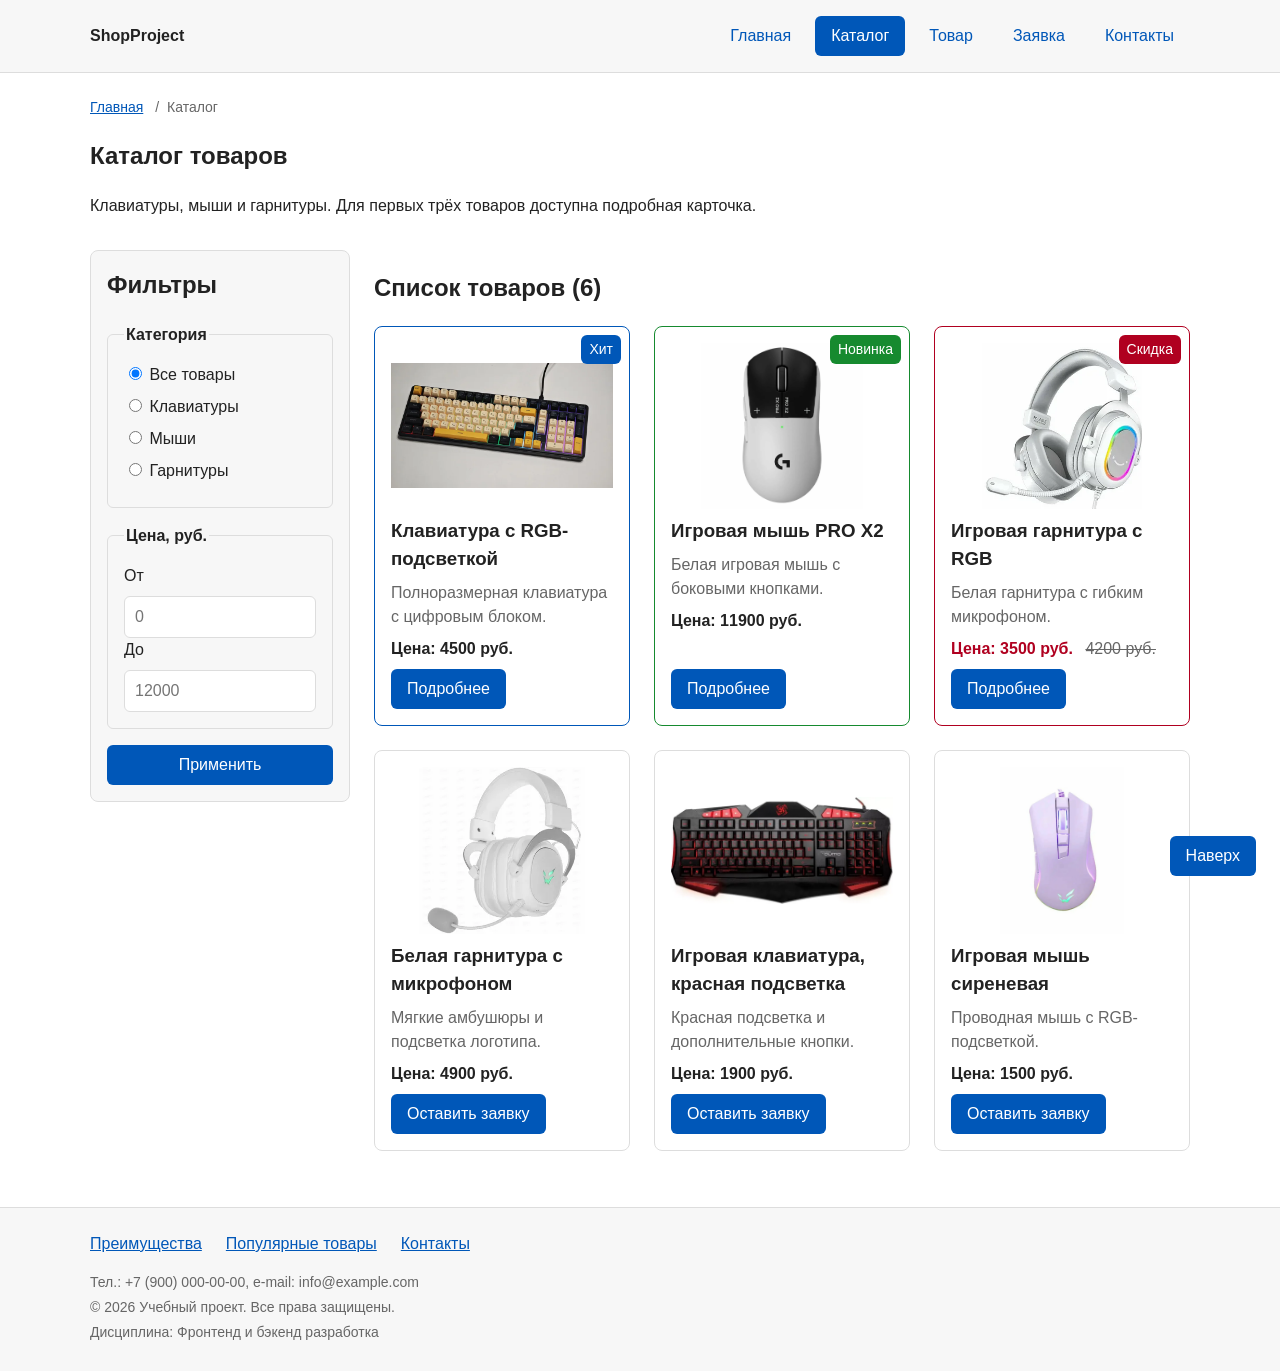
==== catalog.html @ f25405b7 "chore: import base HTML/CSS project from KR1" ====
<!DOCTYPE html>
<html lang="ru">

<head>
    <meta charset="UTF-8">
    <meta name="viewport" content="width=device-width, initial-scale=1.0">
    <meta name="description" content="Каталог товаров учебного интернет-магазина: шесть карточек, категории и блок фильтров.">
    <title>Каталог товаров — Учебный интернет-магазин</title>
    <link rel="stylesheet" href="css/style.css">
    <script src="js/main.js" defer></script>
    <meta property="og:type" content="website">
    <meta property="og:title" content="Каталог товаров — Учебный интернет-магазин">
    <meta property="og:description" content="Каталог товаров учебного интернет-магазина: шесть карточек, категории и блок фильтров.">
</head>

<body>
    <header class="site-header">
        <div class="site-header__inner">
            <a class="site-header__logo" href="index.html">ShopProject</a>

            <nav class="site-nav" aria-label="Основная навигация">
                <ul class="site-nav__list">
                    <li class="site-nav__item">
                        <a class="site-nav__link" href="index.html">Главная</a>
                    </li>
                    <li class="site-nav__item">
                        <a class="site-nav__link site-nav__link--active" aria-current="page" href="catalog.html">Каталог</a>
                    </li>
                    <li class="site-nav__item">
                        <a class="site-nav__link" href="product.html">Товар</a>
                    </li>
                    <li class="site-nav__item">
                        <a class="site-nav__link" href="order.html">Заявка</a>
                    </li>
                    <li class="site-nav__item">
                        <a class="site-nav__link" href="contacts.html">Контакты</a>
                    </li>
                </ul>
            </nav>
        </div>
    </header>

    <main class="site-main">
        <nav class="breadcrumbs" aria-label="Хлебные крошки">
            <a class="breadcrumbs__link" href="index.html">Главная</a>
            <span class="breadcrumbs__current">Каталог</span>
        </nav>

        <section class="section">
            <h1>Каталог товаров</h1>
            <p>Клавиатуры, мыши и гарнитуры. Для первых трёх товаров доступна подробная карточка.</p>
        </section>

        <div class="catalog-layout">
            <aside class="catalog-filters catalog-layout__filters" aria-label="Фильтры каталога">
                <h2 class="catalog-filters__title">Фильтры</h2>
                <form class="catalog-filters__form" action="#" method="get">
                    <fieldset class="catalog-filters__group">
                        <legend class="catalog-filters__legend">Категория</legend>
                        <label class="catalog-filters__label">
                            <input type="radio" name="category" value="all" checked> Все товары
                        </label>
                        <label class="catalog-filters__label">
                            <input type="radio" name="category" value="keyboards"> Клавиатуры
                        </label>
                        <label class="catalog-filters__label">
                            <input type="radio" name="category" value="mice"> Мыши
                        </label>
                        <label class="catalog-filters__label">
                            <input type="radio" name="category" value="headsets"> Гарнитуры
                        </label>
                    </fieldset>

                    <fieldset class="catalog-filters__group">
                        <legend class="catalog-filters__legend">Цена, руб.</legend>
                        <label class="catalog-filters__label" for="price-from">От</label>
                        <input class="catalog-filters__input" id="price-from" name="price-from" type="number" min="0"
                            placeholder="0">
                        <label class="catalog-filters__label" for="price-to">До</label>
                        <input class="catalog-filters__input" id="price-to" name="price-to" type="number" min="0"
                            placeholder="12000">
                    </fieldset>

                    <button class="button button--primary" type="submit">Применить</button>
                </form>
            </aside>

            <section class="catalog-layout__products" aria-labelledby="catalog-list-title">
                <h2 id="catalog-list-title">Список товаров (6)</h2>
                <div class="products-grid">
                <article class="product-card product-card--featured" data-category="keyboards">
                    <span class="product-card__badge">Хит</span>
                    <img class="product-card__image" src="images/product-1.png" alt="Клавиатура с цифровым блоком, чёрно-бежево-жёлтые клавиши, RGB-подсветка" width="760" height="428" loading="lazy">
                    <h3 class="product-card__title">Клавиатура с RGB-подсветкой</h3>
                    <p class="product-card__description">Полноразмерная клавиатура с цифровым блоком.</p>
                    <p class="product-card__price">Цена: 4500 руб.</p>
                    <div class="product-card__actions">
                        <a class="button button--primary product-card__button" href="product.html">Подробнее</a>
                    </div>
                </article>
                <article class="product-card product-card--new" data-category="mice">
                    <span class="product-card__badge">Новинка</span>
                    <img class="product-card__image" src="images/product-2.png" alt="Белая игровая мышь PRO X2 с чёрной верхней панелью, вид сверху" width="779" height="800" loading="lazy">
                    <h3 class="product-card__title">Игровая мышь PRO X2</h3>
                    <p class="product-card__description">Белая игровая мышь с боковыми кнопками.</p>
                    <p class="product-card__price">Цена: 11900 руб.</p>
                    <div class="product-card__actions">
                        <a class="button button--primary product-card__button" href="product-2.html">Подробнее</a>
                    </div>
                </article>
                <article class="product-card product-card--discount" data-category="headsets">
                    <span class="product-card__badge">Скидка</span>
                    <img class="product-card__image" src="images/product-3.png" alt="Белая игровая гарнитура с RGB-кольцом на чашке и микрофоном" width="307" height="320" loading="lazy">
                    <h3 class="product-card__title">Игровая гарнитура с RGB</h3>
                    <p class="product-card__description">Белая гарнитура с гибким микрофоном.</p>
                    <p class="product-card__price">Цена: 3500 руб. <s class="product-card__old-price">4200 руб.</s></p>
                    <div class="product-card__actions">
                        <a class="button button--primary product-card__button" href="product-3.html">Подробнее</a>
                    </div>
                </article>
                <article class="product-card" data-category="headsets">
                    <img class="product-card__image" src="images/product-4.png" alt="Белая гарнитура с микрофоном и подсвеченным логотипом на чашке" width="320" height="320" loading="lazy">
                    <h3 class="product-card__title">Белая гарнитура с микрофоном</h3>
                    <p class="product-card__description">Мягкие амбушюры и подсветка логотипа.</p>
                    <p class="product-card__price">Цена: 4900 руб.</p>
                    <div class="product-card__actions">
                        <a class="button button--primary product-card__button" href="order.html">Оставить заявку</a>
                    </div>
                </article>
                <article class="product-card" data-category="keyboards">
                    <img class="product-card__image" src="images/product-5.png" alt="Чёрная игровая клавиатура с красной подсветкой клавиш" width="480" height="230" loading="lazy">
                    <h3 class="product-card__title">Игровая клавиатура, красная подсветка</h3>
                    <p class="product-card__description">Красная подсветка и дополнительные кнопки.</p>
                    <p class="product-card__price">Цена: 1900 руб.</p>
                    <div class="product-card__actions">
                        <a class="button button--primary product-card__button" href="order.html">Оставить заявку</a>
                    </div>
                </article>
                <article class="product-card" data-category="mice">
                    <img class="product-card__image" src="images/product-6.png" alt="Сиреневая проводная игровая мышь с RGB-подсветкой" width="600" height="800" loading="lazy">
                    <h3 class="product-card__title">Игровая мышь сиреневая</h3>
                    <p class="product-card__description">Проводная мышь с RGB-подсветкой.</p>
                    <p class="product-card__price">Цена: 1500 руб.</p>
                    <div class="product-card__actions">
                        <a class="button button--primary product-card__button" href="order.html">Оставить заявку</a>
                    </div>
                </article>
                </div>
            </section>
        </div>
    </main>

    <footer class="site-footer" id="contacts">
        <div class="site-footer__inner">
            <ul class="site-footer__links">
                <li><a class="site-footer__link" href="index.html#advantages">Преимущества</a></li>
                <li><a class="site-footer__link" href="index.html#popular">Популярные товары</a></li>
                <li><a class="site-footer__link" href="contacts.html">Контакты</a></li>
            </ul>
            <p class="site-footer__text">Тел.: +7 (900) 000-00-00, e-mail: info@example.com</p>
            <p class="site-footer__text">&copy; 2026 Учебный проект. Все права защищены.</p>
            <p class="site-footer__text">Дисциплина: Фронтенд и бэкенд разработка</p>
        </div>
    </footer>

    <a class="to-top" href="#" aria-label="Наверх">Наверх</a>
</body>

</html>
---- css/style.css ----
/* ===============================
   1. Переменные проекта
   =============================== */

:root {
  /* Цвета */
  --color-bg: #ffffff;
  --color-text: #222222;
  --color-muted: #666666;
  --color-primary: #0057b8;
  --color-primary-dark: #003f86;
  --color-border: #dddddd;
  --color-surface: #f7f7f7;
  --color-surface-accent: #eef5ff;
  --color-danger: #b00020;
  --color-success: #168a2f;
  --color-success-bg: #eefaf0;
  --color-white: #ffffff;

  /* Отступы */
  --space-xs: 4px;
  --space-sm: 8px;
  --space-md: 16px;
  --space-lg: 24px;
  --space-xl: 32px;

  /* Скругления */
  --radius-sm: 6px;
  --radius-md: 8px;
  --radius-lg: 12px;

  /* Размеры и шрифты */
  --container-width: 1100px;
  --header-offset: 88px;
  --font-size-sm: 14px;
  --font-size-lg: 18px;
  --font-size-xl: 28px;

  /* Слои (z-index) */
  --z-sticky: 100;
  --z-fixed: 200;
  --z-toast: 300;
  --z-modal: 1000;
}

/* ===============================
   2. Базовые стили
   =============================== */

* {
  box-sizing: border-box;
}

html {
  scroll-behavior: smooth;
}

/* Убираем внешний отступ браузера, чтобы вокруг страницы не было рамки. */
body {
  margin: 0;
  font-family: Arial, sans-serif;
  line-height: 1.5;
  color: var(--color-text);
  background-color: var(--color-bg);
}

a {
  color: var(--color-primary);
}

a:hover {
  color: var(--color-primary-dark);
}

a:focus-visible {
  outline: 2px solid var(--color-primary);
  outline-offset: 3px;
}

/* Цель якорной ссылки не прячется под липкой шапкой. */
:target {
  scroll-margin-top: var(--header-offset);
}

/* Подсветка раздела, на который ведёт якорь. */
.section:target {
  outline: 2px dashed var(--color-primary);
  outline-offset: 4px;
}

/* Общие заголовки блоков: без верхнего отступа. */
.hero__title,
.section__title,
.product-page__title,
.catalog-filters__title,
.order-dialog__title,
.product-page__aside-title,
.order-layout__aside-title {
  margin-top: 0;
}

.product-page__aside-title,
.order-layout__aside-title {
  font-size: var(--font-size-lg);
}

/* ===============================
   3. Блок site-header
   =============================== */

.site-header {
  position: sticky;
  top: 0;
  z-index: var(--z-sticky);
  padding: 0 var(--space-lg);
  background-color: var(--color-surface);
  border-bottom: 1px solid var(--color-border);
}

.site-header__inner {
  display: flex;
  flex-wrap: wrap;
  align-items: center;
  justify-content: space-between;
  gap: var(--space-sm) var(--space-lg);
  max-width: var(--container-width);
  margin: 0 auto;
  padding: var(--space-md) 0;
}

.site-header__logo {
  font-weight: 700;
  color: var(--color-text);
  text-decoration: none;
}

/* ===============================
   4. Блок site-nav
   =============================== */

.site-nav__list {
  display: flex;
  flex-wrap: wrap;
  align-items: center;
  gap: var(--space-sm);
  padding: 0;
  margin: 0;
  list-style: none;
}

.site-nav__link {
  display: inline-block;
  padding: var(--space-sm) var(--space-md);
  color: var(--color-primary);
  text-decoration: none;
  border-radius: var(--radius-sm);
}

.site-nav__link:hover,
.site-nav__link--active {
  color: var(--color-white);
  background-color: var(--color-primary);
}

/* ===============================
   5. Основная область и подвал
   =============================== */

.site-main {
  padding: var(--space-lg);
}

.site-footer {
  padding: var(--space-lg);
  background-color: var(--color-surface);
  border-top: 1px solid var(--color-border);
}

.site-footer__inner {
  max-width: var(--container-width);
  margin: 0 auto;
}

.site-footer__links {
  display: flex;
  flex-wrap: wrap;
  gap: var(--space-sm) var(--space-lg);
  margin: 0 0 var(--space-md);
  padding: 0;
  list-style: none;
}

.site-footer__text {
  margin: 0 0 var(--space-xs);
  color: var(--color-muted);
  font-size: var(--font-size-sm);
}

/* ===============================
   6. Блоки breadcrumbs и anchor-nav
   =============================== */

.breadcrumbs {
  max-width: var(--container-width);
  margin: 0 auto var(--space-md);
  font-size: var(--font-size-sm);
  color: var(--color-muted);
}

.breadcrumbs__link--next:hover {
  text-decoration: underline;
}

/* Разделитель ставится перед каждым пунктом, кроме первого. */
.breadcrumbs__link--next::before,
.breadcrumbs__current::before {
  content: "/";
  display: inline-block;
  margin: 0 var(--space-sm);
  color: var(--color-muted);
}

/* Ссылки на разделы главной страницы. */
.anchor-nav {
  display: flex;
  flex-wrap: wrap;
  gap: var(--space-sm) var(--space-md);
  max-width: var(--container-width);
  margin: 0 auto var(--space-xl);
}

.anchor-nav__link {
  padding: var(--space-xs) var(--space-md);
  border: 1px solid var(--color-border);
  border-radius: var(--radius-lg);
  text-decoration: none;
}

.anchor-nav__link:hover {
  border-color: var(--color-primary);
}

/* ===============================
   7. Блоки hero и section
   =============================== */

.hero {
  max-width: var(--container-width);
  margin: 0 auto var(--space-lg);
  padding: var(--space-xl) var(--space-lg);
  background-color: var(--color-surface-accent);
  border-radius: var(--radius-lg);
}

.section {
  max-width: var(--container-width);
  margin: 0 auto var(--space-xl);
}

/* ===============================
   8. Блок button
   =============================== */

.button {
  display: inline-block;
  padding: var(--space-sm) var(--space-md);
  border: none;
  border-radius: var(--radius-sm);
  font: inherit;
  text-decoration: none;
  cursor: pointer;
}

.button--primary {
  color: var(--color-white);
  background-color: var(--color-primary);
}

.button--primary:hover {
  color: var(--color-white);
  background-color: var(--color-primary-dark);
}

.button--secondary {
  color: var(--color-primary);
  background-color: transparent;
  border: 1px solid var(--color-primary);
}

.button--secondary:hover {
  color: var(--color-white);
  background-color: var(--color-primary);
}

.button:focus-visible {
  outline: 2px solid var(--color-primary);
  outline-offset: 3px;
}

.button:disabled,
.button--disabled {
  opacity: 0.6;
  cursor: not-allowed;
}

/* ===============================
   9. Блоки products-grid и product-card
   =============================== */

.products-grid {
  display: grid;
  grid-template-columns: repeat(3, 1fr);
  gap: var(--space-lg);
}

/* Карточка товара: контейнер для бейджа (position: relative). */
.product-card {
  position: relative;
  display: flex;
  flex-direction: column;
  gap: var(--space-sm);
  padding: var(--space-md);
  border: 1px solid var(--color-border);
  border-radius: var(--radius-md);
  background-color: var(--color-bg);
}

.product-card:hover {
  border-color: var(--color-primary);
}

/* Модификаторы карточки: цвет рамки и бейджа. */
.product-card--featured {
  border-color: var(--color-primary);
}

.product-card--new,
.product-card--new:hover {
  border-color: var(--color-success);
}

.product-card--discount,
.product-card--discount:hover {
  border-color: var(--color-danger);
}

/* Бейдж позиционируется относительно карточки. */
.product-card__badge {
  position: absolute;
  top: var(--space-sm);
  right: var(--space-sm);
  z-index: 1;
  padding: var(--space-xs) var(--space-sm);
  border-radius: var(--radius-sm);
  font-size: var(--font-size-sm);
  color: var(--color-white);
  background-color: var(--color-primary);
}

.product-card--new .product-card__badge {
  background-color: var(--color-success);
}

.product-card--discount .product-card__badge {
  background-color: var(--color-danger);
}

.product-card__image {
  display: block;
  width: 100%;
  /* height: auto нужен, чтобы атрибут height у <img> не растягивал картинку. */
  height: auto;
  aspect-ratio: 4 / 3;
  object-fit: contain;
  border-radius: var(--radius-sm);
  background-color: var(--color-bg);
}

.product-card__title {
  margin: 0;
  color: var(--color-text);
}

.product-card__description {
  margin: 0;
  color: var(--color-muted);
}

.product-card__price {
  margin: 0;
  font-weight: 700;
}

.product-card--discount .product-card__price {
  color: var(--color-danger);
}

/* Старая цена у товаров со скидкой. */
.product-card__old-price,
.product-page__old-price {
  margin-left: var(--space-sm);
  color: var(--color-muted);
  font-weight: 400;
}

.product-card__actions {
  display: flex;
  flex-wrap: wrap;
  gap: var(--space-sm);
  margin-top: auto;
}

/* ===============================
   10. Блоки catalog-layout и catalog-filters
   =============================== */

.catalog-layout {
  max-width: var(--container-width);
  margin: 0 auto var(--space-xl);
  display: grid;
  grid-template-columns: 260px 1fr;
  grid-template-areas: "filters products";
  gap: var(--space-lg);
}

.catalog-layout__filters {
  grid-area: filters;
}

.catalog-layout__products {
  grid-area: products;
}

/* Боковые панели: общий вид. */
.catalog-filters,
.product-page__aside,
.order-layout__aside {
  padding: var(--space-md);
  border: 1px solid var(--color-border);
  border-radius: var(--radius-md);
  background-color: var(--color-surface);
}

/* Фильтр остаётся на экране при прокрутке каталога (position: sticky). */
.catalog-filters {
  position: sticky;
  top: var(--header-offset);
  align-self: start;
}

.catalog-filters__form {
  display: grid;
  gap: var(--space-md);
}

.catalog-filters__group {
  margin: 0;
  padding: var(--space-md);
  border: 1px solid var(--color-border);
  border-radius: var(--radius-sm);
}

.catalog-filters__legend {
  font-weight: 700;
}

.catalog-filters__label {
  display: block;
  margin-bottom: var(--space-sm);
}

.catalog-filters__input {
  width: 100%;
  padding: var(--space-sm) 10px;
  border: 1px solid var(--color-border);
  border-radius: var(--radius-sm);
  font: inherit;
}

.catalog-filters__input:focus-visible {
  outline: 2px solid var(--color-primary);
  outline-offset: 3px;
}

/* ===============================
   11. Блок order-dialog
   =============================== */

/*
  Модальное окно <dialog>. Метод showModal() помещает его в top layer,
  а z-index оставлен для случая показа окна без showModal().
*/
.order-dialog {
  z-index: var(--z-modal);
  width: min(100% - 32px, 560px);
  padding: var(--space-lg);
  border: none;
  border-radius: var(--radius-lg);
}

.order-dialog::backdrop {
  background-color: rgba(0, 0, 0, 0.5);
}

.order-dialog__product {
  margin: 0 0 var(--space-md);
  color: var(--color-muted);
}

/* ===============================
   12. Блок order-form
   =============================== */

.order-form__field {
  margin-bottom: var(--space-md);
}

.order-form__label {
  display: block;
  margin-bottom: var(--space-xs);
}

.order-form__input,
.order-form__select,
.order-form__textarea {
  width: 100%;
  padding: 10px 12px;
  border: 1px solid var(--color-border);
  border-radius: var(--radius-sm);
  font: inherit;
}

.order-form__input:hover,
.order-form__select:hover,
.order-form__textarea:hover {
  border-color: var(--color-primary);
}

/* Видимый фокус для клавиатурной навигации. */
.order-form__input:focus-visible,
.order-form__select:focus-visible,
.order-form__textarea:focus-visible,
.order-form__checkbox:focus-visible {
  border-color: var(--color-primary);
  outline: 2px solid var(--color-primary);
  outline-offset: 3px;
}

/* Ошибочные поля: атрибут aria-invalid ставит JavaScript. */
.order-form__input[aria-invalid="true"],
.order-form__select[aria-invalid="true"],
.order-form__textarea[aria-invalid="true"] {
  border-color: var(--color-danger);
}

/* Текст ошибки под полем. */
.order-form__error {
  display: block;
  margin-top: var(--space-xs);
  color: var(--color-danger);
  font-size: var(--font-size-sm);
}

.order-form__label--inline {
  display: flex;
  align-items: center;
  gap: var(--space-sm);
}

.order-form__checkbox {
  width: auto;
}

.order-form__hint {
  display: block;
  margin-top: var(--space-xs);
  color: var(--color-muted);
}

.order-form__actions {
  display: flex;
  gap: var(--space-md);
  margin-top: var(--space-lg);
}

/* ===============================
   13. Блок success-message
   =============================== */

/* Уведомление поверх страницы: видно без прокрутки (position: fixed). */
.success-message {
  position: fixed;
  left: var(--space-lg);
  bottom: var(--space-lg);
  z-index: var(--z-toast);
  max-width: 360px;
  margin: 0;
  padding: var(--space-md);
  border-left: 4px solid var(--color-success);
  border-radius: var(--radius-sm);
  background-color: var(--color-success-bg);
}

/* ===============================
   14. Блоки product-page и product-table
   =============================== */

.product-page {
  position: relative;
  max-width: var(--container-width);
  margin: 0 auto;
}

.product-page__layout {
  display: grid;
  grid-template-columns: 1fr 1fr;
  gap: var(--space-xl);
  margin-bottom: var(--space-xl);
}

.product-page__media {
  position: relative;
}

.product-page__badge {
  position: absolute;
  top: var(--space-sm);
  left: var(--space-sm);
  padding: var(--space-xs) var(--space-sm);
  border-radius: var(--radius-sm);
  color: var(--color-white);
  background-color: var(--color-primary);
}

.product-page__badge--new {
  background-color: var(--color-success);
}

.product-page__badge--discount {
  background-color: var(--color-danger);
}

.product-page__image {
  display: block;
  width: 100%;
  height: auto;
  border-radius: var(--radius-md);
}

.product-page__price {
  margin: 0 0 var(--space-xs);
  font-size: var(--font-size-xl);
  font-weight: 700;
}

.product-page__stock {
  margin: 0 0 var(--space-md);
  color: var(--color-success);
}

.product-page__actions {
  display: flex;
  flex-wrap: wrap;
  gap: var(--space-md);
}

.product-page__section {
  margin-bottom: var(--space-xl);
}

.product-table {
  width: 100%;
  border-collapse: collapse;
}

.product-table__caption {
  padding-bottom: var(--space-sm);
  text-align: left;
  font-weight: 700;
  color: var(--color-muted);
}

.product-table th,
.product-table td {
  padding: var(--space-sm) var(--space-md);
  border: 1px solid var(--color-border);
  text-align: left;
}

.product-table thead th {
  background-color: var(--color-surface);
}

.product-table tbody tr:hover {
  background-color: var(--color-surface-accent);
}

/* ===============================
   15. Блоки order-layout и contacts-list
   =============================== */

.order-layout {
  display: grid;
  grid-template-columns: 1fr 300px;
  gap: var(--space-xl);
  max-width: var(--container-width);
  margin: 0 auto var(--space-xl);
}

.order-layout__aside {
  align-self: start;
}

.order-layout__steps {
  padding-left: var(--space-lg);
}

.contacts-list {
  padding: 0;
  list-style: none;
}

.contacts-list__item {
  padding: var(--space-sm) 0;
  border-bottom: 1px solid var(--color-border);
}

/* ===============================
   16. Блок to-top (fixed)
   =============================== */

.to-top {
  position: fixed;
  right: var(--space-lg);
  bottom: var(--space-lg);
  z-index: var(--z-fixed);
  padding: var(--space-sm) var(--space-md);
  border-radius: var(--radius-sm);
  color: var(--color-white);
  background-color: var(--color-primary);
  text-decoration: none;
}

.to-top:hover {
  color: var(--color-white);
  background-color: var(--color-primary-dark);
}
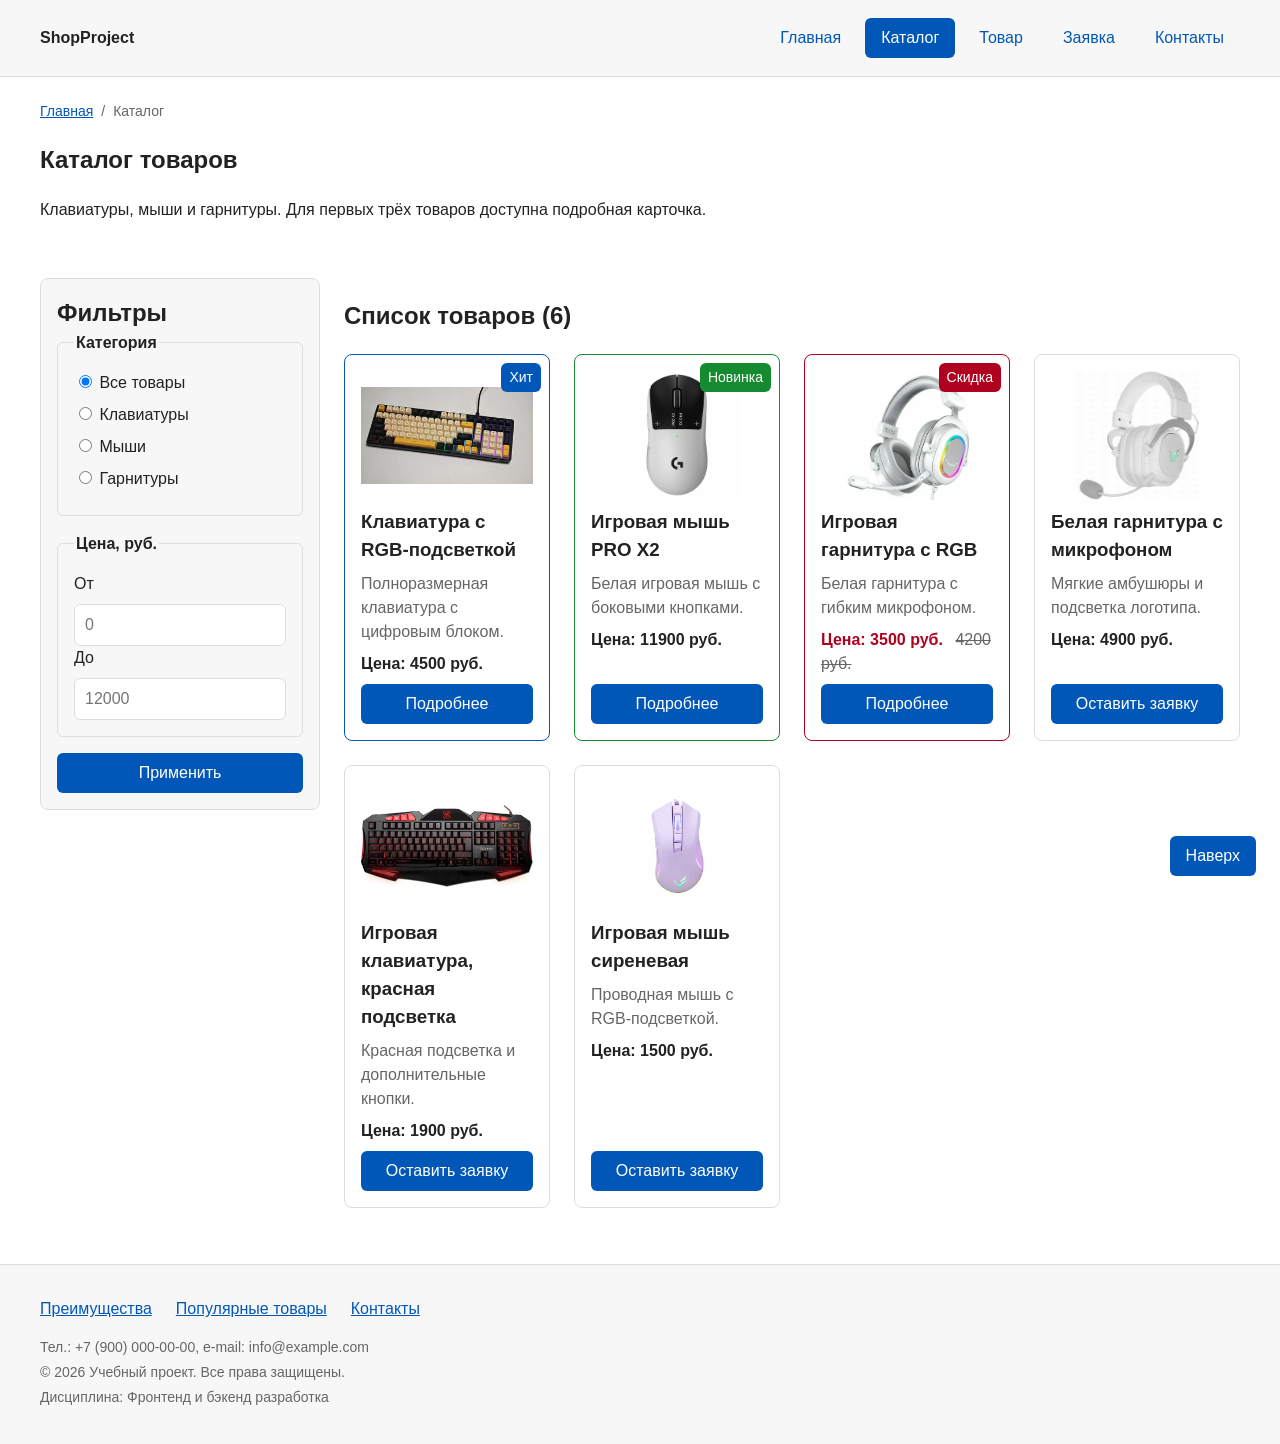
==== commit 3964549d: "feat: add responsive layout styles" ====
--- a/catalog.html
+++ b/catalog.html
@@ -1,12 +1,14 @@
 <!DOCTYPE html>
-<html lang="ru">
+<html lang="ru" class="no-js">
 
 <head>
     <meta charset="UTF-8">
     <meta name="viewport" content="width=device-width, initial-scale=1.0">
+    <script>document.documentElement.classList.replace('no-js', 'js');</script>
     <meta name="description" content="Каталог товаров учебного интернет-магазина: шесть карточек, категории и блок фильтров.">
     <title>Каталог товаров — Учебный интернет-магазин</title>
     <link rel="stylesheet" href="css/style.css">
+    <link rel="stylesheet" href="css/responsive.css">
     <script src="js/main.js" defer></script>
     <meta property="og:type" content="website">
     <meta property="og:title" content="Каталог товаров — Учебный интернет-магазин">
@@ -18,7 +20,12 @@
         <div class="site-header__inner">
             <a class="site-header__logo" href="index.html">ShopProject</a>
 
-            <nav class="site-nav" aria-label="Основная навигация">
+            <button class="site-nav-toggle" type="button" aria-expanded="false" aria-controls="site-nav">
+                <span class="site-nav-toggle__icon" aria-hidden="true"></span>
+                <span class="site-nav-toggle__text">Меню</span>
+            </button>
+
+            <nav class="site-nav" id="site-nav" aria-label="Основная навигация">
                 <ul class="site-nav__list">
                     <li class="site-nav__item">
                         <a class="site-nav__link" href="index.html">Главная</a>
@@ -53,8 +60,13 @@
 
         <div class="catalog-layout">
             <aside class="catalog-filters catalog-layout__filters" aria-label="Фильтры каталога">
-                <h2 class="catalog-filters__title">Фильтры</h2>
-                <form class="catalog-filters__form" action="#" method="get">
+                <div class="catalog-filters__header">
+                    <h2 class="catalog-filters__title">Фильтры</h2>
+                    <button class="catalog-filters__toggle" type="button" aria-expanded="false" aria-controls="catalog-filters-form">
+                        Показать фильтры
+                    </button>
+                </div>
+                <form class="catalog-filters__form" id="catalog-filters-form" action="#" method="get">
                     <fieldset class="catalog-filters__group">
                         <legend class="catalog-filters__legend">Категория</legend>
                         <label class="catalog-filters__label">
@@ -90,7 +102,7 @@
                 <div class="products-grid">
                 <article class="product-card product-card--featured" data-category="keyboards">
                     <span class="product-card__badge">Хит</span>
-                    <img class="product-card__image" src="images/product-1.png" alt="Клавиатура с цифровым блоком, чёрно-бежево-жёлтые клавиши, RGB-подсветка" width="760" height="428" loading="lazy">
+                    <img class="product-card__image" src="images/product-1.png" alt="Клавиатура с цифровым блоком, чёрно-бежево-жёлтые клавиши, RGB-подсветка" width="760" height="428" loading="lazy" srcset="images/product-1-320.png 320w, images/product-1-480.png 480w, images/product-1-640.png 640w, images/product-1.png 760w" sizes="(max-width: 639px) 100vw, (max-width: 1023px) 50vw, (max-width: 1279px) 33vw, 25vw" decoding="async">
                     <h3 class="product-card__title">Клавиатура с RGB-подсветкой</h3>
                     <p class="product-card__description">Полноразмерная клавиатура с цифровым блоком.</p>
                     <p class="product-card__price">Цена: 4500 руб.</p>
@@ -100,7 +112,7 @@
                 </article>
                 <article class="product-card product-card--new" data-category="mice">
                     <span class="product-card__badge">Новинка</span>
-                    <img class="product-card__image" src="images/product-2.png" alt="Белая игровая мышь PRO X2 с чёрной верхней панелью, вид сверху" width="779" height="800" loading="lazy">
+                    <img class="product-card__image" src="images/product-2.png" alt="Белая игровая мышь PRO X2 с чёрной верхней панелью, вид сверху" width="779" height="800" loading="lazy" srcset="images/product-2-320.png 320w, images/product-2-480.png 480w, images/product-2-640.png 640w, images/product-2.png 779w" sizes="(max-width: 639px) 100vw, (max-width: 1023px) 50vw, (max-width: 1279px) 33vw, 25vw" decoding="async">
                     <h3 class="product-card__title">Игровая мышь PRO X2</h3>
                     <p class="product-card__description">Белая игровая мышь с боковыми кнопками.</p>
                     <p class="product-card__price">Цена: 11900 руб.</p>
@@ -110,7 +122,7 @@
                 </article>
                 <article class="product-card product-card--discount" data-category="headsets">
                     <span class="product-card__badge">Скидка</span>
-                    <img class="product-card__image" src="images/product-3.png" alt="Белая игровая гарнитура с RGB-кольцом на чашке и микрофоном" width="307" height="320" loading="lazy">
+                    <img class="product-card__image" src="images/product-3.png" alt="Белая игровая гарнитура с RGB-кольцом на чашке и микрофоном" width="307" height="320" loading="lazy" srcset="images/product-3-160.png 160w, images/product-3.png 307w" sizes="(max-width: 639px) 100vw, (max-width: 1023px) 50vw, (max-width: 1279px) 33vw, 25vw" decoding="async">
                     <h3 class="product-card__title">Игровая гарнитура с RGB</h3>
                     <p class="product-card__description">Белая гарнитура с гибким микрофоном.</p>
                     <p class="product-card__price">Цена: 3500 руб. <s class="product-card__old-price">4200 руб.</s></p>
@@ -119,7 +131,7 @@
                     </div>
                 </article>
                 <article class="product-card" data-category="headsets">
-                    <img class="product-card__image" src="images/product-4.png" alt="Белая гарнитура с микрофоном и подсвеченным логотипом на чашке" width="320" height="320" loading="lazy">
+                    <img class="product-card__image" src="images/product-4.png" alt="Белая гарнитура с микрофоном и подсвеченным логотипом на чашке" width="320" height="320" loading="lazy" srcset="images/product-4-160.png 160w, images/product-4.png 320w" sizes="(max-width: 639px) 100vw, (max-width: 1023px) 50vw, (max-width: 1279px) 33vw, 25vw" decoding="async">
                     <h3 class="product-card__title">Белая гарнитура с микрофоном</h3>
                     <p class="product-card__description">Мягкие амбушюры и подсветка логотипа.</p>
                     <p class="product-card__price">Цена: 4900 руб.</p>
@@ -128,7 +140,7 @@
                     </div>
                 </article>
                 <article class="product-card" data-category="keyboards">
-                    <img class="product-card__image" src="images/product-5.png" alt="Чёрная игровая клавиатура с красной подсветкой клавиш" width="480" height="230" loading="lazy">
+                    <img class="product-card__image" src="images/product-5.png" alt="Чёрная игровая клавиатура с красной подсветкой клавиш" width="480" height="230" loading="lazy" srcset="images/product-5-320.png 320w, images/product-5.png 480w" sizes="(max-width: 639px) 100vw, (max-width: 1023px) 50vw, (max-width: 1279px) 33vw, 25vw" decoding="async">
                     <h3 class="product-card__title">Игровая клавиатура, красная подсветка</h3>
                     <p class="product-card__description">Красная подсветка и дополнительные кнопки.</p>
                     <p class="product-card__price">Цена: 1900 руб.</p>
@@ -137,7 +149,7 @@
                     </div>
                 </article>
                 <article class="product-card" data-category="mice">
-                    <img class="product-card__image" src="images/product-6.png" alt="Сиреневая проводная игровая мышь с RGB-подсветкой" width="600" height="800" loading="lazy">
+                    <img class="product-card__image" src="images/product-6.png" alt="Сиреневая проводная игровая мышь с RGB-подсветкой" width="600" height="800" loading="lazy" srcset="images/product-6-320.png 320w, images/product-6-480.png 480w, images/product-6.png 600w" sizes="(max-width: 639px) 100vw, (max-width: 1023px) 50vw, (max-width: 1279px) 33vw, 25vw" decoding="async">
                     <h3 class="product-card__title">Игровая мышь сиреневая</h3>
                     <p class="product-card__description">Проводная мышь с RGB-подсветкой.</p>
                     <p class="product-card__price">Цена: 1500 руб.</p>
--- a/css/responsive.css
+++ b/css/responsive.css
@@ -0,0 +1,687 @@
+/*
+  Адаптивные стили для контрольной работы №3.
+  Подход: Mobile First.
+  Базовые стили рассчитаны на мобильный экран.
+  Расширения добавляются через min-width медиазапросы.
+*/
+
+/* ===============================
+   1. Базовые правила и контейнеры
+   =============================== */
+
+:root {
+  --container-width: 1200px;
+  --space-section: clamp(24px, 5vw, 56px);
+}
+
+*,
+*::before,
+*::after {
+  box-sizing: border-box;
+}
+
+html {
+  scroll-behavior: smooth;
+}
+
+img,
+video {
+  max-width: 100%;
+  height: auto;
+}
+
+body {
+  overflow-x: hidden;
+}
+
+/* Ширина основного контейнера: почти весь экран, но не больше 1200px. */
+.site-main {
+  padding: clamp(16px, 4vw, 24px);
+}
+
+.section {
+  margin-bottom: var(--space-section);
+}
+
+.section:last-child {
+  margin-bottom: 0;
+}
+
+.site-footer {
+  padding: clamp(20px, 4vw, 32px) clamp(16px, 4vw, 24px);
+}
+
+/* Утилита: текст виден только скринридеру. */
+.visually-hidden {
+  position: absolute;
+  width: 1px;
+  height: 1px;
+  margin: -1px;
+  padding: 0;
+  overflow: hidden;
+  clip: rect(0 0 0 0);
+  white-space: nowrap;
+  border: 0;
+}
+
+/* ===============================
+   2. Шапка и адаптивное меню
+   =============================== */
+
+/* На мобильном экране шапка не закрепляется, чтобы не занимать полэкрана. */
+.site-header {
+  position: static;
+  padding: 0 clamp(12px, 4vw, 24px);
+}
+
+.site-header__inner {
+  gap: var(--space-sm);
+  padding: var(--space-sm) 0;
+}
+
+.site-header__logo {
+  display: inline-flex;
+  align-items: center;
+  min-height: 44px;
+}
+
+/* Кнопка-гамбургер. Показывается только на мобильном экране. */
+.site-nav-toggle {
+  display: inline-flex;
+  align-items: center;
+  justify-content: center;
+  gap: var(--space-sm);
+  min-width: 44px;
+  min-height: 44px;
+  padding: 8px 12px;
+  border: 1px solid var(--color-border);
+  border-radius: var(--radius-sm);
+  color: var(--color-text);
+  background-color: var(--color-bg);
+  font: inherit;
+  cursor: pointer;
+}
+
+.site-nav-toggle:hover {
+  border-color: var(--color-primary);
+  color: var(--color-primary);
+}
+
+.site-nav-toggle__icon {
+  position: relative;
+  display: block;
+  width: 20px;
+  height: 2px;
+  border-radius: 2px;
+  background-color: currentColor;
+}
+
+.site-nav-toggle__icon::before,
+.site-nav-toggle__icon::after {
+  content: "";
+  position: absolute;
+  left: 0;
+  width: 20px;
+  height: 2px;
+  border-radius: 2px;
+  background-color: currentColor;
+  transition: transform 0.2s ease, top 0.2s ease, opacity 0.2s ease;
+}
+
+.site-nav-toggle__icon::before {
+  top: -6px;
+}
+
+.site-nav-toggle__icon::after {
+  top: 6px;
+}
+
+.site-nav-toggle[aria-expanded="true"] .site-nav-toggle__icon {
+  background-color: transparent;
+}
+
+.site-nav-toggle[aria-expanded="true"] .site-nav-toggle__icon::before {
+  top: 0;
+  transform: rotate(45deg);
+}
+
+.site-nav-toggle[aria-expanded="true"] .site-nav-toggle__icon::after {
+  top: 0;
+  transform: rotate(-45deg);
+}
+
+/* Без JavaScript меню остаётся открытым, а кнопка скрывается. */
+.no-js .site-nav-toggle {
+  display: none;
+}
+
+.site-nav {
+  width: 100%;
+}
+
+/* Мобильное меню: пункты друг под другом на всю ширину. */
+.site-nav__list {
+  flex-direction: column;
+  align-items: stretch;
+  gap: var(--space-xs);
+  padding-top: var(--space-sm);
+}
+
+.site-nav__link {
+  display: block;
+  padding: 12px 16px;
+}
+
+/* Меню открывается и закрывается скриптом через модификатор. */
+.js .site-nav {
+  display: none;
+}
+
+.js .site-nav--open {
+  display: block;
+}
+
+@media (min-width: 768px) {
+  /* На планшете и desktop шапка закреплена сверху. */
+  .site-header {
+    position: sticky;
+    top: 0;
+    z-index: var(--z-sticky);
+  }
+
+  .site-header__inner {
+    flex-wrap: nowrap;
+    padding: var(--space-md) 0;
+  }
+
+  .site-nav-toggle {
+    display: none;
+  }
+
+  .site-nav,
+  .js .site-nav {
+    display: block;
+    width: auto;
+  }
+
+  .site-nav__list {
+    flex-direction: row;
+    flex-wrap: wrap;
+    align-items: center;
+    gap: var(--space-sm);
+    padding-top: 0;
+  }
+
+  .site-nav__link {
+    padding: var(--space-sm) var(--space-md);
+  }
+}
+
+/* ===============================
+   3. Hero-блок
+   =============================== */
+
+.hero {
+  display: grid;
+  gap: var(--space-lg);
+  align-items: center;
+  margin-bottom: var(--space-lg);
+  padding: clamp(20px, 6vw, 48px) clamp(16px, 5vw, 40px);
+}
+
+.hero__content {
+  display: grid;
+  gap: var(--space-md);
+  justify-items: start;
+}
+
+.hero__title {
+  margin-bottom: 0;
+  font-size: clamp(28px, 7vw, 48px);
+  line-height: 1.1;
+}
+
+.hero__text {
+  max-width: 60ch;
+  margin: 0;
+  color: var(--color-muted);
+  font-size: clamp(16px, 2.5vw, 18px);
+}
+
+.hero__actions {
+  display: flex;
+  flex-wrap: wrap;
+  gap: var(--space-sm);
+}
+
+.hero__media {
+  display: block;
+  margin: 0;
+}
+
+.hero__image {
+  display: block;
+  width: 100%;
+  max-width: 520px;
+  margin-inline: auto;
+  border-radius: var(--radius-md);
+}
+
+@media (min-width: 900px) {
+  .hero {
+    grid-template-columns: minmax(0, 1fr) minmax(320px, 520px);
+    gap: var(--space-xl);
+  }
+}
+
+/* ===============================
+   4. Сетка карточек товаров
+   =============================== */
+
+.products-grid {
+  grid-template-columns: 1fr;
+  gap: var(--space-md);
+}
+
+.product-card {
+  min-width: 0;
+}
+
+.product-card__title,
+.product-card__description {
+  overflow-wrap: anywhere;
+}
+
+.product-card__image {
+  aspect-ratio: 4 / 3;
+}
+
+.product-card__actions .button {
+  flex: 1 1 auto;
+  text-align: center;
+}
+
+@media (min-width: 640px) {
+  .products-grid {
+    grid-template-columns: repeat(2, minmax(0, 1fr));
+    gap: var(--space-lg);
+  }
+}
+
+@media (min-width: 1024px) {
+  .products-grid {
+    grid-template-columns: repeat(3, minmax(0, 1fr));
+  }
+}
+
+@media (min-width: 1280px) {
+  .products-grid {
+    grid-template-columns: repeat(4, minmax(0, 1fr));
+  }
+}
+
+/* ===============================
+   5. Каталог и боковой фильтр
+   =============================== */
+
+.catalog-layout {
+  grid-template-columns: 1fr;
+  grid-template-areas:
+    "filters"
+    "products";
+  gap: var(--space-lg);
+}
+
+.catalog-layout__products {
+  min-width: 0;
+}
+
+.catalog-filters {
+  position: static;
+}
+
+.catalog-filters__header {
+  display: flex;
+  align-items: center;
+  justify-content: space-between;
+  gap: var(--space-sm);
+}
+
+.catalog-filters__title {
+  margin: 0;
+}
+
+.catalog-filters__toggle {
+  display: inline-flex;
+  align-items: center;
+  gap: var(--space-xs);
+  min-height: 44px;
+  padding: 8px 12px;
+  border: 1px solid var(--color-primary);
+  border-radius: var(--radius-sm);
+  color: var(--color-primary);
+  background-color: transparent;
+  font: inherit;
+  cursor: pointer;
+}
+
+.catalog-filters__toggle:hover {
+  color: var(--color-white);
+  background-color: var(--color-primary);
+}
+
+/* На мобильном фильтры свёрнуты, чтобы не отодвигать список товаров. */
+.js .catalog-filters__form {
+  display: none;
+}
+
+.js .catalog-filters--open .catalog-filters__form {
+  display: grid;
+}
+
+.catalog-filters__form {
+  padding-top: var(--space-md);
+}
+
+@media (min-width: 1024px) {
+  .catalog-layout {
+    grid-template-columns: 280px minmax(0, 1fr);
+    grid-template-areas: "filters products";
+    align-items: start;
+  }
+
+  .catalog-filters {
+    position: sticky;
+    top: calc(var(--header-offset) + var(--space-sm));
+  }
+
+  .catalog-filters__toggle {
+    display: none;
+  }
+
+  .catalog-filters__form,
+  .js .catalog-filters__form {
+    display: grid;
+    padding-top: 0;
+  }
+}
+
+/* ===============================
+   6. Страница товара
+   =============================== */
+
+.product-page__layout {
+  grid-template-columns: 1fr;
+  gap: var(--space-lg);
+}
+
+.product-page__info {
+  min-width: 0;
+}
+
+.product-page__actions .button {
+  text-align: center;
+}
+
+@media (min-width: 900px) {
+  .product-page__layout {
+    grid-template-columns: minmax(0, 1fr) minmax(0, 1fr);
+    gap: var(--space-xl);
+  }
+}
+
+/* ===============================
+   7. Адаптивная таблица характеристик:
+      на мобильном — карточки, на планшете — таблица
+   =============================== */
+
+.table-wrapper {
+  width: 100%;
+  overflow-x: auto;
+  -webkit-overflow-scrolling: touch;
+}
+
+.product-table {
+  display: block;
+  width: 100%;
+  border-collapse: collapse;
+}
+
+.product-table__caption {
+  display: block;
+  margin-bottom: var(--space-sm);
+}
+
+.product-table thead {
+  position: absolute;
+  width: 1px;
+  height: 1px;
+  margin: -1px;
+  padding: 0;
+  overflow: hidden;
+  clip: rect(0 0 0 0);
+  white-space: nowrap;
+  border: 0;
+}
+
+.product-table tbody {
+  display: block;
+}
+
+.product-table tr {
+  display: block;
+  margin-bottom: var(--space-md);
+  overflow: hidden;
+  border: 1px solid var(--color-border);
+  border-radius: var(--radius-md);
+  background-color: var(--color-bg);
+}
+
+.product-table th,
+.product-table td {
+  display: block;
+  width: 100%;
+  padding: 10px 12px;
+  border: 0;
+  border-bottom: 1px solid var(--color-border);
+  text-align: left;
+}
+
+.product-table tr > :last-child {
+  border-bottom: 0;
+}
+
+.product-table th[scope="row"] {
+  position: absolute;
+  width: 1px;
+  height: 1px;
+  margin: -1px;
+  padding: 0;
+  overflow: hidden;
+  clip: rect(0 0 0 0);
+  white-space: nowrap;
+  border: 0;
+}
+
+.product-table td::before {
+  content: attr(data-label);
+  display: block;
+  margin-bottom: 2px;
+  color: var(--color-muted);
+  font-size: var(--font-size-sm);
+  font-weight: 700;
+}
+
+.product-table tbody tr:hover {
+  background-color: var(--color-bg);
+}
+
+@media (min-width: 768px) {
+  .product-table {
+    display: table;
+    min-width: 640px;
+  }
+
+  .product-table thead {
+    position: static;
+    width: auto;
+    height: auto;
+    margin: 0;
+    overflow: visible;
+    clip: auto;
+    white-space: normal;
+  }
+
+  .product-table tbody {
+    display: table-row-group;
+  }
+
+  .product-table tr {
+    display: table-row;
+    margin: 0;
+    overflow: visible;
+    border: 0;
+    border-radius: 0;
+  }
+
+  .product-table th,
+  .product-table td {
+    display: table-cell;
+    width: auto;
+    padding: 12px 16px;
+    border: 1px solid var(--color-border);
+  }
+
+  .product-table th[scope="row"] {
+    position: static;
+    width: auto;
+    height: auto;
+    margin: 0;
+    overflow: visible;
+    clip: auto;
+    white-space: normal;
+    background-color: transparent;
+  }
+
+  .product-table td::before {
+    display: none;
+  }
+
+  .product-table tbody tr:hover {
+    background-color: var(--color-surface-accent);
+  }
+}
+
+/* ===============================
+   8. Страница заявки и форма
+   =============================== */
+
+.order-layout {
+  grid-template-columns: 1fr;
+  gap: var(--space-lg);
+}
+
+.order-form__input,
+.order-form__select,
+.order-form__textarea {
+  min-height: 44px;
+}
+
+.order-form__textarea {
+  min-height: 120px;
+  resize: vertical;
+}
+
+.order-form__actions {
+  flex-wrap: wrap;
+}
+
+.order-form__actions .button {
+  flex: 1 1 160px;
+  min-height: 44px;
+  text-align: center;
+}
+
+@media (min-width: 768px) {
+  .order-form {
+    display: grid;
+    grid-template-columns: repeat(2, minmax(0, 1fr));
+    gap: var(--space-md) var(--space-lg);
+  }
+
+  .order-form__field {
+    margin-bottom: 0;
+  }
+
+  .order-form__field--wide,
+  .order-form__actions {
+    grid-column: 1 / -1;
+  }
+}
+
+@media (min-width: 1024px) {
+  .order-layout {
+    grid-template-columns: minmax(0, 1fr) 320px;
+    align-items: start;
+  }
+}
+
+/* ===============================
+   9. Модальное окно, кнопка «Наверх»,
+      крошки и якорное меню
+   =============================== */
+
+.order-dialog {
+  width: min(100% - 32px, 560px);
+  max-height: calc(100dvh - 32px);
+  overflow-y: auto;
+}
+
+.order-dialog__product {
+  overflow-wrap: anywhere;
+}
+
+.to-top {
+  display: inline-flex;
+  align-items: center;
+  justify-content: center;
+  width: 44px;
+  height: 44px;
+  padding: 0;
+  right: var(--space-md);
+  bottom: var(--space-md);
+  font-size: 0;
+}
+
+.to-top::before {
+  content: "↑";
+  font-size: 22px;
+  font-weight: 700;
+  line-height: 1;
+}
+
+@media (min-width: 768px) {
+  .to-top {
+    width: auto;
+    height: auto;
+    padding: var(--space-sm) var(--space-md);
+    right: var(--space-lg);
+    bottom: var(--space-lg);
+    font-size: inherit;
+  }
+
+  .to-top::before {
+    content: none;
+  }
+}
+
+.breadcrumbs {
+  display: flex;
+  flex-wrap: wrap;
+  align-items: center;
+  row-gap: var(--space-xs);
+}
+
+.anchor-nav {
+  row-gap: var(--space-sm);
+}
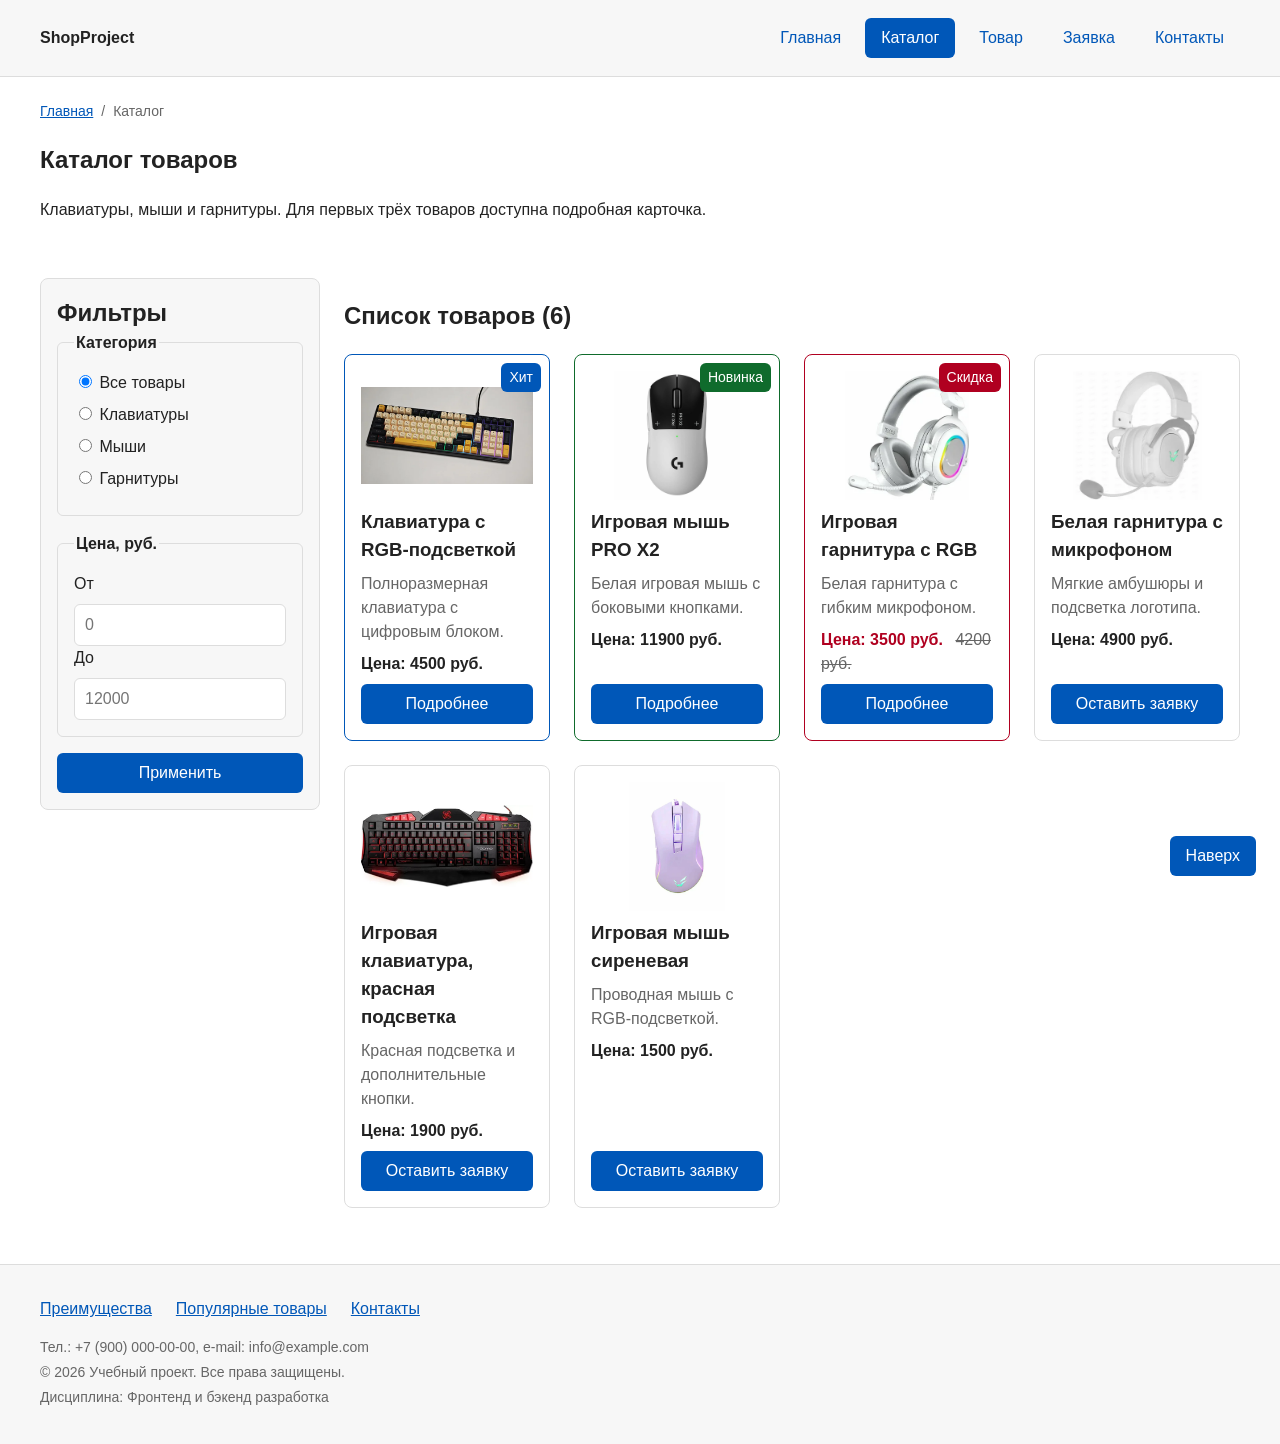
==== commit 6fbb7074: "fix: improve accessibility and add Lighthouse report" ====
--- a/catalog.html
+++ b/catalog.html
@@ -16,6 +16,8 @@
 </head>
 
 <body>
+    <a class="skip-link" href="#main">Перейти к основному содержимому</a>
+
     <header class="site-header">
         <div class="site-header__inner">
             <a class="site-header__logo" href="index.html">ShopProject</a>
@@ -47,10 +49,10 @@
         </div>
     </header>
 
-    <main class="site-main">
+    <main class="site-main" id="main" tabindex="-1">
         <nav class="breadcrumbs" aria-label="Хлебные крошки">
             <a class="breadcrumbs__link" href="index.html">Главная</a>
-            <span class="breadcrumbs__current">Каталог</span>
+            <span class="breadcrumbs__current" aria-current="page">Каталог</span>
         </nav>
 
         <section class="section">
@@ -107,7 +109,7 @@
                     <p class="product-card__description">Полноразмерная клавиатура с цифровым блоком.</p>
                     <p class="product-card__price">Цена: 4500 руб.</p>
                     <div class="product-card__actions">
-                        <a class="button button--primary product-card__button" href="product.html">Подробнее</a>
+                        <a class="button button--primary product-card__button" href="product.html" aria-label="Подробнее: Клавиатура с RGB-подсветкой">Подробнее</a>
                     </div>
                 </article>
                 <article class="product-card product-card--new" data-category="mice">
@@ -117,7 +119,7 @@
                     <p class="product-card__description">Белая игровая мышь с боковыми кнопками.</p>
                     <p class="product-card__price">Цена: 11900 руб.</p>
                     <div class="product-card__actions">
-                        <a class="button button--primary product-card__button" href="product-2.html">Подробнее</a>
+                        <a class="button button--primary product-card__button" href="product-2.html" aria-label="Подробнее: Игровая мышь PRO X2">Подробнее</a>
                     </div>
                 </article>
                 <article class="product-card product-card--discount" data-category="headsets">
@@ -127,7 +129,7 @@
                     <p class="product-card__description">Белая гарнитура с гибким микрофоном.</p>
                     <p class="product-card__price">Цена: 3500 руб. <s class="product-card__old-price">4200 руб.</s></p>
                     <div class="product-card__actions">
-                        <a class="button button--primary product-card__button" href="product-3.html">Подробнее</a>
+                        <a class="button button--primary product-card__button" href="product-3.html" aria-label="Подробнее: Игровая гарнитура с RGB">Подробнее</a>
                     </div>
                 </article>
                 <article class="product-card" data-category="headsets">
@@ -136,7 +138,7 @@
                     <p class="product-card__description">Мягкие амбушюры и подсветка логотипа.</p>
                     <p class="product-card__price">Цена: 4900 руб.</p>
                     <div class="product-card__actions">
-                        <a class="button button--primary product-card__button" href="order.html">Оставить заявку</a>
+                        <a class="button button--primary product-card__button" href="order.html" aria-label="Оставить заявку: Белая гарнитура с микрофоном">Оставить заявку</a>
                     </div>
                 </article>
                 <article class="product-card" data-category="keyboards">
@@ -145,7 +147,7 @@
                     <p class="product-card__description">Красная подсветка и дополнительные кнопки.</p>
                     <p class="product-card__price">Цена: 1900 руб.</p>
                     <div class="product-card__actions">
-                        <a class="button button--primary product-card__button" href="order.html">Оставить заявку</a>
+                        <a class="button button--primary product-card__button" href="order.html" aria-label="Оставить заявку: Игровая клавиатура, красная подсветка">Оставить заявку</a>
                     </div>
                 </article>
                 <article class="product-card" data-category="mice">
@@ -154,7 +156,7 @@
                     <p class="product-card__description">Проводная мышь с RGB-подсветкой.</p>
                     <p class="product-card__price">Цена: 1500 руб.</p>
                     <div class="product-card__actions">
-                        <a class="button button--primary product-card__button" href="order.html">Оставить заявку</a>
+                        <a class="button button--primary product-card__button" href="order.html" aria-label="Оставить заявку: Игровая мышь сиреневая">Оставить заявку</a>
                     </div>
                 </article>
                 </div>
@@ -164,11 +166,13 @@
 
     <footer class="site-footer" id="contacts">
         <div class="site-footer__inner">
-            <ul class="site-footer__links">
-                <li><a class="site-footer__link" href="index.html#advantages">Преимущества</a></li>
+            <nav class="site-footer__nav" aria-label="Навигация в подвале">
+                <ul class="site-footer__links">
+                    <li><a class="site-footer__link" href="index.html#advantages">Преимущества</a></li>
                 <li><a class="site-footer__link" href="index.html#popular">Популярные товары</a></li>
                 <li><a class="site-footer__link" href="contacts.html">Контакты</a></li>
-            </ul>
+                </ul>
+            </nav>
             <p class="site-footer__text">Тел.: +7 (900) 000-00-00, e-mail: info@example.com</p>
             <p class="site-footer__text">&copy; 2026 Учебный проект. Все права защищены.</p>
             <p class="site-footer__text">Дисциплина: Фронтенд и бэкенд разработка</p>
--- a/css/style.css
+++ b/css/style.css
@@ -13,7 +13,7 @@
   --color-surface: #f7f7f7;
   --color-surface-accent: #eef5ff;
   --color-danger: #b00020;
-  --color-success: #168a2f;
+  --color-success: #0f6b2c;
   --color-success-bg: #eefaf0;
   --color-white: #ffffff;
 
@@ -745,3 +745,94 @@
   color: var(--color-white);
   background-color: var(--color-primary-dark);
 }
+
+/* ===============================
+   17. Доступность (A11y)
+   =============================== */
+
+/* Ссылка пропуска: скрыта за верхней границей и появляется при фокусе. */
+.skip-link {
+  position: fixed;
+  left: 16px;
+  top: -100px;
+  z-index: calc(var(--z-modal) + 1);
+  padding: 8px 12px;
+  color: var(--color-white);
+  background-color: #111111;
+  border-radius: var(--radius-sm);
+  text-decoration: none;
+}
+
+.skip-link:focus,
+.skip-link:focus-visible {
+  top: 16px;
+}
+
+/* Основное содержимое получает фокус по skip-link, рамка контейнеру не нужна. */
+#main:focus {
+  outline: none;
+}
+
+/* Видимый фокус для всех интерактивных элементов. */
+:focus-visible,
+a:focus-visible,
+button:focus-visible,
+input:focus-visible,
+select:focus-visible,
+textarea:focus-visible,
+.button:focus-visible,
+.order-form__input:focus-visible,
+.order-form__select:focus-visible,
+.order-form__textarea:focus-visible,
+.order-form__checkbox:focus-visible,
+.catalog-filters__input:focus-visible {
+  outline: 3px solid var(--color-primary);
+  outline-offset: 3px;
+}
+
+/* Заголовок и кнопка закрытия модального окна. */
+.order-dialog__header {
+  display: flex;
+  align-items: flex-start;
+  justify-content: space-between;
+  gap: var(--space-md);
+  margin-bottom: var(--space-sm);
+}
+
+.order-dialog__title {
+  margin: 0;
+}
+
+.order-dialog__close {
+  display: inline-flex;
+  align-items: center;
+  justify-content: center;
+  flex: 0 0 auto;
+  width: 44px;
+  height: 44px;
+  padding: 0;
+  border: 1px solid var(--color-border);
+  border-radius: var(--radius-sm);
+  color: var(--color-text);
+  background-color: var(--color-bg);
+  font-size: 24px;
+  line-height: 1;
+  cursor: pointer;
+}
+
+.order-dialog__close:hover {
+  border-color: var(--color-primary);
+  color: var(--color-primary);
+}
+
+/* Пояснение к обязательным полям. */
+.form-note {
+  margin: 0 0 var(--space-md);
+  color: var(--color-muted);
+  font-size: var(--font-size-sm);
+}
+
+/* Сообщение об ошибке не должно зависеть только от цвета. */
+.order-form__error {
+  font-weight: 700;
+}
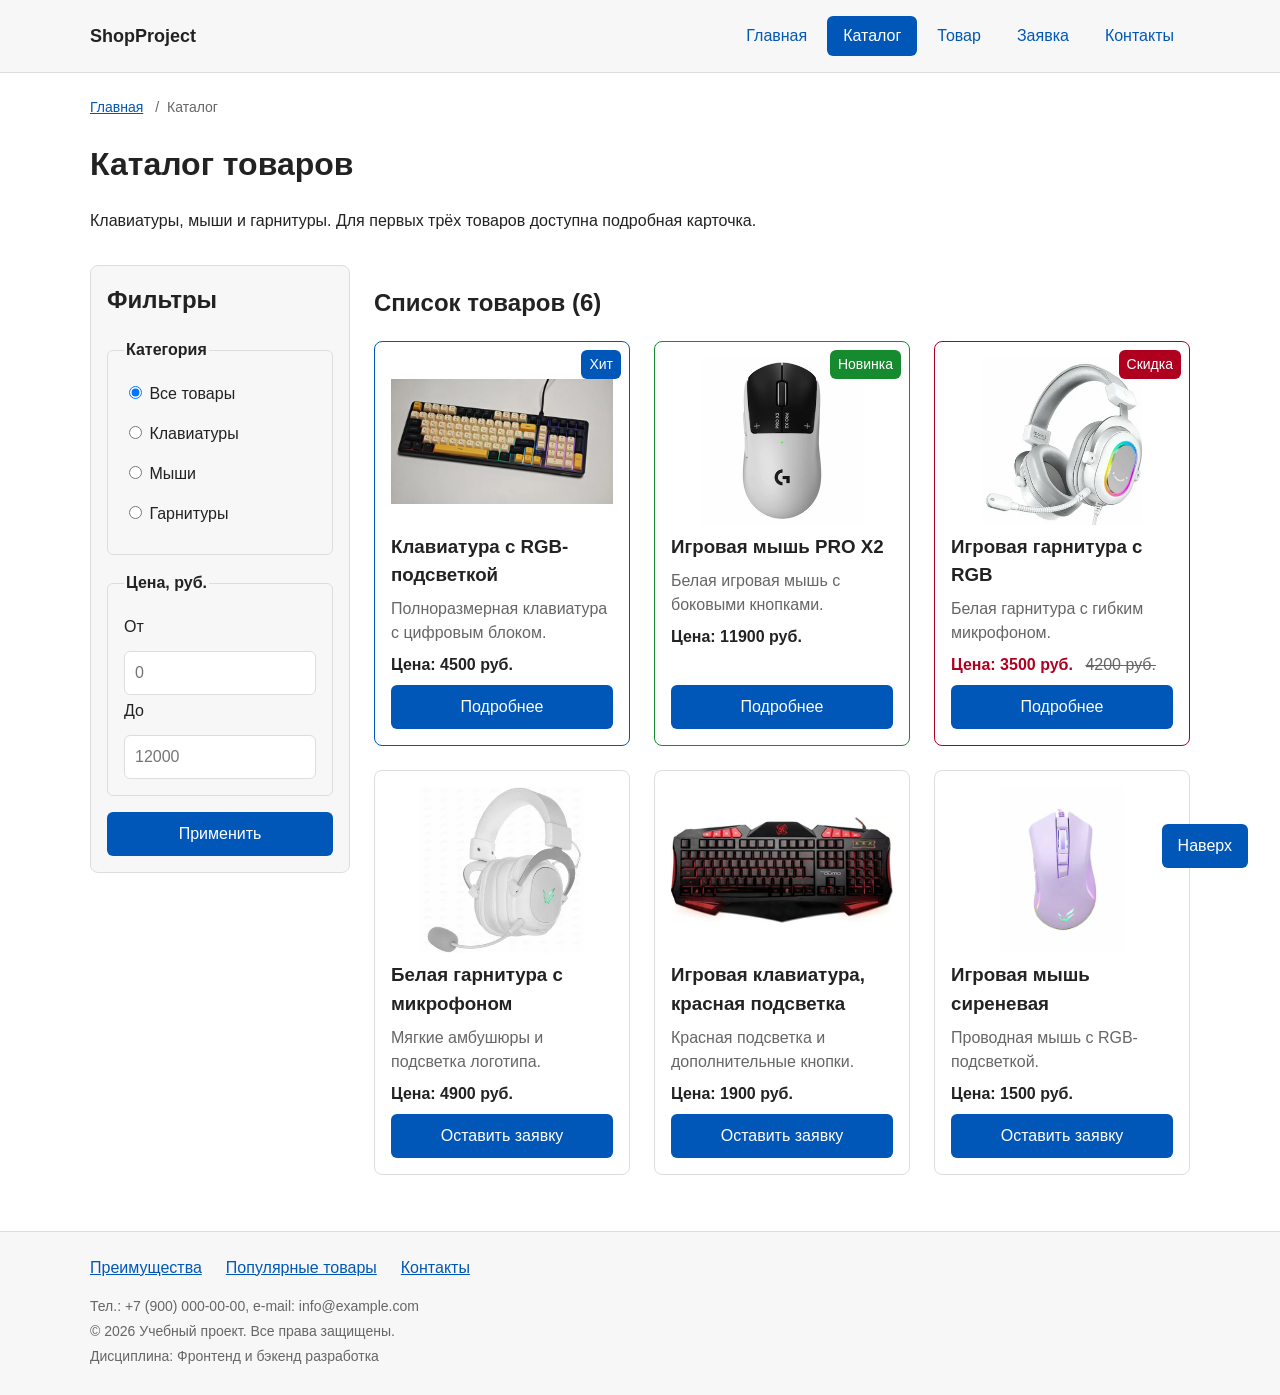
==== commit 88df8237: "chore: copy base from kr1" ====
--- a/catalog.html
+++ b/catalog.html
@@ -1,10 +1,9 @@
 <!DOCTYPE html>
-<html lang="ru" class="no-js">
+<html lang="ru">
 
 <head>
     <meta charset="UTF-8">
     <meta name="viewport" content="width=device-width, initial-scale=1.0">
-    <script>document.documentElement.classList.replace('no-js', 'js');</script>
     <meta name="description" content="Каталог товаров учебного интернет-магазина: шесть карточек, категории и блок фильтров.">
     <title>Каталог товаров — Учебный интернет-магазин</title>
     <link rel="stylesheet" href="css/style.css">
@@ -16,18 +15,11 @@
 </head>
 
 <body>
-    <a class="skip-link" href="#main">Перейти к основному содержимому</a>
-
     <header class="site-header">
         <div class="site-header__inner">
             <a class="site-header__logo" href="index.html">ShopProject</a>
 
-            <button class="site-nav-toggle" type="button" aria-expanded="false" aria-controls="site-nav">
-                <span class="site-nav-toggle__icon" aria-hidden="true"></span>
-                <span class="site-nav-toggle__text">Меню</span>
-            </button>
-
-            <nav class="site-nav" id="site-nav" aria-label="Основная навигация">
+            <nav class="site-nav" aria-label="Основная навигация">
                 <ul class="site-nav__list">
                     <li class="site-nav__item">
                         <a class="site-nav__link" href="index.html">Главная</a>
@@ -49,10 +41,10 @@
         </div>
     </header>
 
-    <main class="site-main" id="main" tabindex="-1">
+    <main class="site-main">
         <nav class="breadcrumbs" aria-label="Хлебные крошки">
             <a class="breadcrumbs__link" href="index.html">Главная</a>
-            <span class="breadcrumbs__current" aria-current="page">Каталог</span>
+            <span class="breadcrumbs__current">Каталог</span>
         </nav>
 
         <section class="section">
@@ -62,13 +54,8 @@
 
         <div class="catalog-layout">
             <aside class="catalog-filters catalog-layout__filters" aria-label="Фильтры каталога">
-                <div class="catalog-filters__header">
-                    <h2 class="catalog-filters__title">Фильтры</h2>
-                    <button class="catalog-filters__toggle" type="button" aria-expanded="false" aria-controls="catalog-filters-form">
-                        Показать фильтры
-                    </button>
-                </div>
-                <form class="catalog-filters__form" id="catalog-filters-form" action="#" method="get">
+                <h2 class="catalog-filters__title">Фильтры</h2>
+                <form class="catalog-filters__form" action="#" method="get">
                     <fieldset class="catalog-filters__group">
                         <legend class="catalog-filters__legend">Категория</legend>
                         <label class="catalog-filters__label">
@@ -104,59 +91,59 @@
                 <div class="products-grid">
                 <article class="product-card product-card--featured" data-category="keyboards">
                     <span class="product-card__badge">Хит</span>
-                    <img class="product-card__image" src="images/product-1.png" alt="Клавиатура с цифровым блоком, чёрно-бежево-жёлтые клавиши, RGB-подсветка" width="760" height="428" loading="lazy" srcset="images/product-1-320.png 320w, images/product-1-480.png 480w, images/product-1-640.png 640w, images/product-1.png 760w" sizes="(max-width: 639px) 100vw, (max-width: 1023px) 50vw, (max-width: 1279px) 33vw, 25vw" decoding="async">
+                    <img class="product-card__image" src="images/product-1.png" srcset="images/product-1-320.png 320w, images/product-1-480.png 480w, images/product-1.png 760w" sizes="(max-width: 639px) calc(100vw - 66px), (max-width: 1023px) calc(50vw - 66px), (max-width: 1199px) 30vw, 220px" alt="Клавиатура с цифровым блоком, чёрно-бежево-жёлтые клавиши, RGB-подсветка" width="760" height="428" loading="lazy">
                     <h3 class="product-card__title">Клавиатура с RGB-подсветкой</h3>
                     <p class="product-card__description">Полноразмерная клавиатура с цифровым блоком.</p>
                     <p class="product-card__price">Цена: 4500 руб.</p>
                     <div class="product-card__actions">
-                        <a class="button button--primary product-card__button" href="product.html" aria-label="Подробнее: Клавиатура с RGB-подсветкой">Подробнее</a>
+                        <a class="button button--primary product-card__button" href="product.html">Подробнее</a>
                     </div>
                 </article>
                 <article class="product-card product-card--new" data-category="mice">
                     <span class="product-card__badge">Новинка</span>
-                    <img class="product-card__image" src="images/product-2.png" alt="Белая игровая мышь PRO X2 с чёрной верхней панелью, вид сверху" width="779" height="800" loading="lazy" srcset="images/product-2-320.png 320w, images/product-2-480.png 480w, images/product-2-640.png 640w, images/product-2.png 779w" sizes="(max-width: 639px) 100vw, (max-width: 1023px) 50vw, (max-width: 1279px) 33vw, 25vw" decoding="async">
+                    <img class="product-card__image" src="images/product-2.png" srcset="images/product-2-320.png 320w, images/product-2-480.png 480w, images/product-2.png 779w" sizes="(max-width: 639px) calc(100vw - 66px), (max-width: 1023px) calc(50vw - 66px), (max-width: 1199px) 30vw, 220px" alt="Белая игровая мышь PRO X2 с чёрной верхней панелью, вид сверху" width="779" height="800" loading="lazy">
                     <h3 class="product-card__title">Игровая мышь PRO X2</h3>
                     <p class="product-card__description">Белая игровая мышь с боковыми кнопками.</p>
                     <p class="product-card__price">Цена: 11900 руб.</p>
                     <div class="product-card__actions">
-                        <a class="button button--primary product-card__button" href="product-2.html" aria-label="Подробнее: Игровая мышь PRO X2">Подробнее</a>
+                        <a class="button button--primary product-card__button" href="product-2.html">Подробнее</a>
                     </div>
                 </article>
                 <article class="product-card product-card--discount" data-category="headsets">
                     <span class="product-card__badge">Скидка</span>
-                    <img class="product-card__image" src="images/product-3.png" alt="Белая игровая гарнитура с RGB-кольцом на чашке и микрофоном" width="307" height="320" loading="lazy" srcset="images/product-3-160.png 160w, images/product-3.png 307w" sizes="(max-width: 639px) 100vw, (max-width: 1023px) 50vw, (max-width: 1279px) 33vw, 25vw" decoding="async">
+                    <img class="product-card__image" src="images/product-3.png" alt="Белая игровая гарнитура с RGB-кольцом на чашке и микрофоном" width="307" height="320" loading="lazy">
                     <h3 class="product-card__title">Игровая гарнитура с RGB</h3>
                     <p class="product-card__description">Белая гарнитура с гибким микрофоном.</p>
                     <p class="product-card__price">Цена: 3500 руб. <s class="product-card__old-price">4200 руб.</s></p>
                     <div class="product-card__actions">
-                        <a class="button button--primary product-card__button" href="product-3.html" aria-label="Подробнее: Игровая гарнитура с RGB">Подробнее</a>
+                        <a class="button button--primary product-card__button" href="product-3.html">Подробнее</a>
                     </div>
                 </article>
                 <article class="product-card" data-category="headsets">
-                    <img class="product-card__image" src="images/product-4.png" alt="Белая гарнитура с микрофоном и подсвеченным логотипом на чашке" width="320" height="320" loading="lazy" srcset="images/product-4-160.png 160w, images/product-4.png 320w" sizes="(max-width: 639px) 100vw, (max-width: 1023px) 50vw, (max-width: 1279px) 33vw, 25vw" decoding="async">
+                    <img class="product-card__image" src="images/product-4.png" alt="Белая гарнитура с микрофоном и подсвеченным логотипом на чашке" width="320" height="320" loading="lazy">
                     <h3 class="product-card__title">Белая гарнитура с микрофоном</h3>
                     <p class="product-card__description">Мягкие амбушюры и подсветка логотипа.</p>
                     <p class="product-card__price">Цена: 4900 руб.</p>
                     <div class="product-card__actions">
-                        <a class="button button--primary product-card__button" href="order.html" aria-label="Оставить заявку: Белая гарнитура с микрофоном">Оставить заявку</a>
+                        <a class="button button--primary product-card__button" href="order.html">Оставить заявку</a>
                     </div>
                 </article>
                 <article class="product-card" data-category="keyboards">
-                    <img class="product-card__image" src="images/product-5.png" alt="Чёрная игровая клавиатура с красной подсветкой клавиш" width="480" height="230" loading="lazy" srcset="images/product-5-320.png 320w, images/product-5.png 480w" sizes="(max-width: 639px) 100vw, (max-width: 1023px) 50vw, (max-width: 1279px) 33vw, 25vw" decoding="async">
+                    <img class="product-card__image" src="images/product-5.png" srcset="images/product-5-320.png 320w, images/product-5.png 480w" sizes="(max-width: 639px) calc(100vw - 66px), (max-width: 1023px) calc(50vw - 66px), (max-width: 1199px) 30vw, 220px" alt="Чёрная игровая клавиатура с красной подсветкой клавиш" width="480" height="230" loading="lazy">
                     <h3 class="product-card__title">Игровая клавиатура, красная подсветка</h3>
                     <p class="product-card__description">Красная подсветка и дополнительные кнопки.</p>
                     <p class="product-card__price">Цена: 1900 руб.</p>
                     <div class="product-card__actions">
-                        <a class="button button--primary product-card__button" href="order.html" aria-label="Оставить заявку: Игровая клавиатура, красная подсветка">Оставить заявку</a>
+                        <a class="button button--primary product-card__button" href="order.html">Оставить заявку</a>
                     </div>
                 </article>
                 <article class="product-card" data-category="mice">
-                    <img class="product-card__image" src="images/product-6.png" alt="Сиреневая проводная игровая мышь с RGB-подсветкой" width="600" height="800" loading="lazy" srcset="images/product-6-320.png 320w, images/product-6-480.png 480w, images/product-6.png 600w" sizes="(max-width: 639px) 100vw, (max-width: 1023px) 50vw, (max-width: 1279px) 33vw, 25vw" decoding="async">
+                    <img class="product-card__image" src="images/product-6.png" srcset="images/product-6-320.png 320w, images/product-6-480.png 480w, images/product-6.png 600w" sizes="(max-width: 639px) calc(100vw - 66px), (max-width: 1023px) calc(50vw - 66px), (max-width: 1199px) 30vw, 220px" alt="Сиреневая проводная игровая мышь с RGB-подсветкой" width="600" height="800" loading="lazy">
                     <h3 class="product-card__title">Игровая мышь сиреневая</h3>
                     <p class="product-card__description">Проводная мышь с RGB-подсветкой.</p>
                     <p class="product-card__price">Цена: 1500 руб.</p>
                     <div class="product-card__actions">
-                        <a class="button button--primary product-card__button" href="order.html" aria-label="Оставить заявку: Игровая мышь сиреневая">Оставить заявку</a>
+                        <a class="button button--primary product-card__button" href="order.html">Оставить заявку</a>
                     </div>
                 </article>
                 </div>
@@ -166,13 +153,11 @@
 
     <footer class="site-footer" id="contacts">
         <div class="site-footer__inner">
-            <nav class="site-footer__nav" aria-label="Навигация в подвале">
-                <ul class="site-footer__links">
-                    <li><a class="site-footer__link" href="index.html#advantages">Преимущества</a></li>
+            <ul class="site-footer__links">
+                <li><a class="site-footer__link" href="index.html#advantages">Преимущества</a></li>
                 <li><a class="site-footer__link" href="index.html#popular">Популярные товары</a></li>
                 <li><a class="site-footer__link" href="contacts.html">Контакты</a></li>
-                </ul>
-            </nav>
+            </ul>
             <p class="site-footer__text">Тел.: +7 (900) 000-00-00, e-mail: info@example.com</p>
             <p class="site-footer__text">&copy; 2026 Учебный проект. Все права защищены.</p>
             <p class="site-footer__text">Дисциплина: Фронтенд и бэкенд разработка</p>
--- a/css/style.css
+++ b/css/style.css
@@ -13,7 +13,7 @@
   --color-surface: #f7f7f7;
   --color-surface-accent: #eef5ff;
   --color-danger: #b00020;
-  --color-success: #0f6b2c;
+  --color-success: #168a2f;
   --color-success-bg: #eefaf0;
   --color-white: #ffffff;
 
@@ -745,94 +745,3 @@
   color: var(--color-white);
   background-color: var(--color-primary-dark);
 }
-
-/* ===============================
-   17. Доступность (A11y)
-   =============================== */
-
-/* Ссылка пропуска: скрыта за верхней границей и появляется при фокусе. */
-.skip-link {
-  position: fixed;
-  left: 16px;
-  top: -100px;
-  z-index: calc(var(--z-modal) + 1);
-  padding: 8px 12px;
-  color: var(--color-white);
-  background-color: #111111;
-  border-radius: var(--radius-sm);
-  text-decoration: none;
-}
-
-.skip-link:focus,
-.skip-link:focus-visible {
-  top: 16px;
-}
-
-/* Основное содержимое получает фокус по skip-link, рамка контейнеру не нужна. */
-#main:focus {
-  outline: none;
-}
-
-/* Видимый фокус для всех интерактивных элементов. */
-:focus-visible,
-a:focus-visible,
-button:focus-visible,
-input:focus-visible,
-select:focus-visible,
-textarea:focus-visible,
-.button:focus-visible,
-.order-form__input:focus-visible,
-.order-form__select:focus-visible,
-.order-form__textarea:focus-visible,
-.order-form__checkbox:focus-visible,
-.catalog-filters__input:focus-visible {
-  outline: 3px solid var(--color-primary);
-  outline-offset: 3px;
-}
-
-/* Заголовок и кнопка закрытия модального окна. */
-.order-dialog__header {
-  display: flex;
-  align-items: flex-start;
-  justify-content: space-between;
-  gap: var(--space-md);
-  margin-bottom: var(--space-sm);
-}
-
-.order-dialog__title {
-  margin: 0;
-}
-
-.order-dialog__close {
-  display: inline-flex;
-  align-items: center;
-  justify-content: center;
-  flex: 0 0 auto;
-  width: 44px;
-  height: 44px;
-  padding: 0;
-  border: 1px solid var(--color-border);
-  border-radius: var(--radius-sm);
-  color: var(--color-text);
-  background-color: var(--color-bg);
-  font-size: 24px;
-  line-height: 1;
-  cursor: pointer;
-}
-
-.order-dialog__close:hover {
-  border-color: var(--color-primary);
-  color: var(--color-primary);
-}
-
-/* Пояснение к обязательным полям. */
-.form-note {
-  margin: 0 0 var(--space-md);
-  color: var(--color-muted);
-  font-size: var(--font-size-sm);
-}
-
-/* Сообщение об ошибке не должно зависеть только от цвета. */
-.order-form__error {
-  font-weight: 700;
-}
--- a/css/responsive.css
+++ b/css/responsive.css
@@ -3,16 +3,21 @@
   Подход: Mobile First.
   Базовые стили рассчитаны на мобильный экран.
   Расширения добавляются через min-width медиазапросы.
+
+  Файл подключается ПОСЛЕ style.css и переопределяет его десктопные
+  правила (сетки, sticky, фиксированные отступы).
+
+  Брейкпоинты:
+    640px  — крупный телефон / небольшой планшет (2 колонки карточек)
+    768px  — планшет (меню в строку, sticky-шапка, карточка товара в 2 колонки)
+    900px  — hero и страница заявки в 2 колонки
+    1024px — desktop (каталог с боковым фильтром, 3 колонки на главной)
+    1200px — широкий desktop (3 колонки карточек в каталоге)
 */
 
 /* ===============================
-   1. Базовые правила и контейнеры
-   =============================== */
-
-:root {
-  --container-width: 1200px;
-  --space-section: clamp(24px, 5vw, 56px);
-}
+   1. Базовые правила
+   =============================== */
 
 *,
 *::before,
@@ -30,203 +35,160 @@
   height: auto;
 }
 
+/* Временная страховка от горизонтального скролла.
+   Не заменяет исправление раскладки: все блоки ниже сделаны так,
+   чтобы не выходить за ширину экрана. */
 body {
   overflow-x: hidden;
 }
 
-/* Ширина основного контейнера: почти весь экран, но не больше 1200px. */
+/* Отступ под липкой шапкой: на мобильном шапка не липкая. */
+:root {
+  --header-offset: var(--space-md);
+}
+
 .site-main {
-  padding: clamp(16px, 4vw, 24px);
+  padding: var(--space-md);
 }
 
 .section {
-  margin-bottom: var(--space-section);
-}
-
-.section:last-child {
-  margin-bottom: 0;
-}
-
-.site-footer {
-  padding: clamp(20px, 4vw, 32px) clamp(16px, 4vw, 24px);
-}
-
-/* Утилита: текст виден только скринридеру. */
-.visually-hidden {
-  position: absolute;
-  width: 1px;
-  height: 1px;
-  margin: -1px;
-  padding: 0;
-  overflow: hidden;
-  clip: rect(0 0 0 0);
-  white-space: nowrap;
-  border: 0;
-}
-
-/* ===============================
-   2. Шапка и адаптивное меню
-   =============================== */
-
-/* На мобильном экране шапка не закрепляется, чтобы не занимать полэкрана. */
-.site-header {
-  position: static;
-  padding: 0 clamp(12px, 4vw, 24px);
-}
-
-.site-header__inner {
-  gap: var(--space-sm);
-  padding: var(--space-sm) 0;
-}
-
-.site-header__logo {
-  display: inline-flex;
-  align-items: center;
-  min-height: 44px;
-}
-
-/* Кнопка-гамбургер. Показывается только на мобильном экране. */
-.site-nav-toggle {
+  margin-bottom: var(--space-lg);
+}
+
+.section h1 {
+  font-size: clamp(24px, 6vw, 32px);
+  line-height: 1.2;
+}
+
+/* Крупные области нажатия на сенсорных экранах (минимум 44px). */
+.button {
   display: inline-flex;
   align-items: center;
   justify-content: center;
-  gap: var(--space-sm);
-  min-width: 44px;
   min-height: 44px;
-  padding: 8px 12px;
-  border: 1px solid var(--color-border);
-  border-radius: var(--radius-sm);
-  color: var(--color-text);
-  background-color: var(--color-bg);
-  font: inherit;
-  cursor: pointer;
-}
-
-.site-nav-toggle:hover {
-  border-color: var(--color-primary);
-  color: var(--color-primary);
-}
-
-.site-nav-toggle__icon {
-  position: relative;
-  display: block;
-  width: 20px;
-  height: 2px;
-  border-radius: 2px;
-  background-color: currentColor;
-}
-
-.site-nav-toggle__icon::before,
-.site-nav-toggle__icon::after {
-  content: "";
-  position: absolute;
-  left: 0;
-  width: 20px;
-  height: 2px;
-  border-radius: 2px;
-  background-color: currentColor;
-  transition: transform 0.2s ease, top 0.2s ease, opacity 0.2s ease;
-}
-
-.site-nav-toggle__icon::before {
-  top: -6px;
-}
-
-.site-nav-toggle__icon::after {
-  top: 6px;
-}
-
-.site-nav-toggle[aria-expanded="true"] .site-nav-toggle__icon {
-  background-color: transparent;
-}
-
-.site-nav-toggle[aria-expanded="true"] .site-nav-toggle__icon::before {
-  top: 0;
-  transform: rotate(45deg);
-}
-
-.site-nav-toggle[aria-expanded="true"] .site-nav-toggle__icon::after {
-  top: 0;
-  transform: rotate(-45deg);
-}
-
-/* Без JavaScript меню остаётся открытым, а кнопка скрывается. */
-.no-js .site-nav-toggle {
-  display: none;
-}
-
-.site-nav {
-  width: 100%;
-}
-
-/* Мобильное меню: пункты друг под другом на всю ширину. */
+  text-align: center;
+}
+
+@media (min-width: 768px) {
+  :root {
+    --header-offset: 88px;
+  }
+
+  .site-main {
+    padding: var(--space-lg);
+  }
+
+  .section {
+    margin-bottom: var(--space-xl);
+  }
+}
+
+/* ===============================
+   2. Шапка и навигация
+   =============================== */
+
+/* Мобильный экран: шапка не липкая, пункты меню идут в колонку. */
+.site-header {
+  position: static;
+  padding: 0 var(--space-md);
+}
+
+.site-header__inner {
+  flex-direction: column;
+  align-items: stretch;
+  gap: var(--space-xs);
+  padding: var(--space-sm) 0;
+}
+
+.site-header__logo {
+  padding: var(--space-sm) 0;
+  font-size: var(--font-size-lg);
+}
+
 .site-nav__list {
   flex-direction: column;
   align-items: stretch;
   gap: var(--space-xs);
-  padding-top: var(--space-sm);
 }
 
 .site-nav__link {
   display: block;
-  padding: 12px 16px;
-}
-
-/* Меню открывается и закрывается скриптом через модификатор. */
-.js .site-nav {
-  display: none;
-}
-
-.js .site-nav--open {
-  display: block;
-}
-
-@media (min-width: 768px) {
-  /* На планшете и desktop шапка закреплена сверху. */
+  padding: 12px var(--space-md);
+}
+
+@media (min-width: 768px) {
+  /* Планшет и desktop: меню в строку, шапка закрепляется. */
   .site-header {
     position: sticky;
     top: 0;
     z-index: var(--z-sticky);
+    padding: 0 var(--space-lg);
   }
 
   .site-header__inner {
-    flex-wrap: nowrap;
+    flex-direction: row;
+    align-items: center;
+    gap: var(--space-sm) var(--space-lg);
     padding: var(--space-md) 0;
   }
 
-  .site-nav-toggle {
-    display: none;
-  }
-
-  .site-nav,
-  .js .site-nav {
-    display: block;
-    width: auto;
+  .site-header__logo {
+    padding: 0;
   }
 
   .site-nav__list {
     flex-direction: row;
     flex-wrap: wrap;
     align-items: center;
-    gap: var(--space-sm);
-    padding-top: 0;
   }
 
   .site-nav__link {
+    display: inline-block;
     padding: var(--space-sm) var(--space-md);
   }
 }
 
 /* ===============================
-   3. Hero-блок
+   3. Подвал и ссылки-якоря
+   =============================== */
+
+.site-footer {
+  padding: var(--space-lg) var(--space-md);
+}
+
+.site-footer__links {
+  flex-direction: column;
+  gap: var(--space-sm);
+}
+
+.anchor-nav__link {
+  display: inline-flex;
+  align-items: center;
+  min-height: 44px;
+}
+
+@media (min-width: 640px) {
+  .site-footer__links {
+    flex-direction: row;
+    gap: var(--space-sm) var(--space-lg);
+  }
+}
+
+@media (min-width: 768px) {
+  .site-footer {
+    padding: var(--space-lg);
+  }
+}
+
+/* ===============================
+   4. Hero-блок (главная)
    =============================== */
 
 .hero {
   display: grid;
   gap: var(--space-lg);
   align-items: center;
-  margin-bottom: var(--space-lg);
-  padding: clamp(20px, 6vw, 48px) clamp(16px, 5vw, 40px);
+  padding: var(--space-lg) var(--space-md);
 }
 
 .hero__content {
@@ -236,27 +198,17 @@
 }
 
 .hero__title {
-  margin-bottom: 0;
-  font-size: clamp(28px, 7vw, 48px);
-  line-height: 1.1;
+  margin: 0;
+  font-size: clamp(26px, 5.5vw, 44px);
+  line-height: 1.15;
 }
 
 .hero__text {
-  max-width: 60ch;
   margin: 0;
-  color: var(--color-muted);
-  font-size: clamp(16px, 2.5vw, 18px);
-}
-
-.hero__actions {
-  display: flex;
-  flex-wrap: wrap;
-  gap: var(--space-sm);
-}
-
-.hero__media {
+}
+
+.hero picture {
   display: block;
-  margin: 0;
 }
 
 .hero__image {
@@ -267,19 +219,24 @@
   border-radius: var(--radius-md);
 }
 
+@media (min-width: 768px) {
+  .hero {
+    padding: var(--space-xl) var(--space-lg);
+  }
+}
+
 @media (min-width: 900px) {
   .hero {
     grid-template-columns: minmax(0, 1fr) minmax(320px, 520px);
-    gap: var(--space-xl);
-  }
-}
-
-/* ===============================
-   4. Сетка карточек товаров
+  }
+}
+
+/* ===============================
+   5. Сетка карточек товаров
    =============================== */
 
 .products-grid {
-  grid-template-columns: 1fr;
+  grid-template-columns: minmax(0, 1fr);
   gap: var(--space-md);
 }
 
@@ -292,18 +249,18 @@
   overflow-wrap: anywhere;
 }
 
-.product-card__image {
-  aspect-ratio: 4 / 3;
-}
-
-.product-card__actions .button {
+.product-card__button {
   flex: 1 1 auto;
-  text-align: center;
 }
 
 @media (min-width: 640px) {
   .products-grid {
     grid-template-columns: repeat(2, minmax(0, 1fr));
+  }
+}
+
+@media (min-width: 768px) {
+  .products-grid {
     gap: var(--space-lg);
   }
 }
@@ -312,127 +269,134 @@
   .products-grid {
     grid-template-columns: repeat(3, minmax(0, 1fr));
   }
-}
-
-@media (min-width: 1280px) {
-  .products-grid {
-    grid-template-columns: repeat(4, minmax(0, 1fr));
-  }
-}
-
-/* ===============================
-   5. Каталог и боковой фильтр
-   =============================== */
-
+
+  /* В каталоге слева стоит фильтр, поэтому места меньше: пока 2 колонки. */
+  .catalog-layout__products .products-grid {
+    grid-template-columns: repeat(2, minmax(0, 1fr));
+  }
+}
+
+@media (min-width: 1200px) {
+  .catalog-layout__products .products-grid {
+    grid-template-columns: repeat(3, minmax(0, 1fr));
+  }
+}
+
+/* ===============================
+   6. Каталог и боковой фильтр
+   =============================== */
+
+/* Мобильный экран: фильтр над товарами, не липкий. */
 .catalog-layout {
-  grid-template-columns: 1fr;
+  grid-template-columns: minmax(0, 1fr);
   grid-template-areas:
     "filters"
     "products";
   gap: var(--space-lg);
 }
 
-.catalog-layout__products {
-  min-width: 0;
-}
-
 .catalog-filters {
   position: static;
 }
 
-.catalog-filters__header {
-  display: flex;
-  align-items: center;
-  justify-content: space-between;
-  gap: var(--space-sm);
-}
-
-.catalog-filters__title {
-  margin: 0;
-}
-
-.catalog-filters__toggle {
-  display: inline-flex;
-  align-items: center;
-  gap: var(--space-xs);
+.catalog-filters__input {
   min-height: 44px;
-  padding: 8px 12px;
-  border: 1px solid var(--color-primary);
-  border-radius: var(--radius-sm);
-  color: var(--color-primary);
-  background-color: transparent;
-  font: inherit;
-  cursor: pointer;
-}
-
-.catalog-filters__toggle:hover {
-  color: var(--color-white);
-  background-color: var(--color-primary);
-}
-
-/* На мобильном фильтры свёрнуты, чтобы не отодвигать список товаров. */
-.js .catalog-filters__form {
-  display: none;
-}
-
-.js .catalog-filters--open .catalog-filters__form {
-  display: grid;
-}
-
-.catalog-filters__form {
-  padding-top: var(--space-md);
+  font-size: 16px;
+}
+
+.catalog-filters__label {
+  padding-block: var(--space-xs);
+}
+
+@media (min-width: 640px) {
+  /* Категория и цена рядом, кнопка на всю строку. */
+  .catalog-filters__form {
+    grid-template-columns: repeat(2, minmax(0, 1fr));
+    align-items: start;
+  }
+
+  .catalog-filters__form > .button {
+    grid-column: 1 / -1;
+    justify-self: start;
+  }
 }
 
 @media (min-width: 1024px) {
   .catalog-layout {
-    grid-template-columns: 280px minmax(0, 1fr);
+    grid-template-columns: 260px minmax(0, 1fr);
     grid-template-areas: "filters products";
     align-items: start;
   }
 
   .catalog-filters {
     position: sticky;
-    top: calc(var(--header-offset) + var(--space-sm));
-  }
-
-  .catalog-filters__toggle {
-    display: none;
-  }
-
-  .catalog-filters__form,
-  .js .catalog-filters__form {
-    display: grid;
-    padding-top: 0;
-  }
-}
-
-/* ===============================
-   6. Страница товара
-   =============================== */
+    top: var(--header-offset);
+  }
+
+  .catalog-filters__form {
+    grid-template-columns: minmax(0, 1fr);
+  }
+
+  .catalog-filters__form > .button {
+    justify-self: stretch;
+  }
+}
+
+/* ===============================
+   7. Изображения карточек
+   =============================== */
+
+/* aspect-ratio + object-fit: contain: товар целиком, без обрезки. */
+.product-card__image {
+  display: block;
+  width: 100%;
+  height: auto;
+  aspect-ratio: 4 / 3;
+  object-fit: contain;
+}
+
+.product-page__picture {
+  display: block;
+}
+
+/* ===============================
+   8. Карточка товара (страницы product*.html)
+   =============================== */
+
+.product-page__title {
+  font-size: clamp(24px, 6vw, 32px);
+  line-height: 1.2;
+}
 
 .product-page__layout {
-  grid-template-columns: 1fr;
+  grid-template-columns: minmax(0, 1fr);
   gap: var(--space-lg);
 }
 
-.product-page__info {
-  min-width: 0;
-}
-
+.product-page__price {
+  font-size: clamp(24px, 5vw, var(--font-size-xl));
+}
+
+/* На телефоне кнопки на всю ширину: удобно нажимать. */
 .product-page__actions .button {
-  text-align: center;
-}
-
-@media (min-width: 900px) {
+  flex: 1 1 100%;
+}
+
+@media (min-width: 640px) {
+  .product-page__actions .button {
+    flex: 0 0 auto;
+  }
+}
+
+@media (min-width: 768px) {
   .product-page__layout {
-    grid-template-columns: minmax(0, 1fr) minmax(0, 1fr);
+    grid-template-columns: repeat(2, minmax(0, 1fr));
     gap: var(--space-xl);
   }
 }
 
 /* ===============================
-   7. Адаптивная таблица характеристик:
-      на мобильном — карточки, на планшете — таблица
+   9. Таблица характеристик
    =============================== */
 
 .table-wrapper {
@@ -442,142 +406,31 @@
 }
 
 .product-table {
-  display: block;
   width: 100%;
+  min-width: 300px;
   border-collapse: collapse;
-}
-
-.product-table__caption {
-  display: block;
-  margin-bottom: var(--space-sm);
-}
-
-.product-table thead {
-  position: absolute;
-  width: 1px;
-  height: 1px;
-  margin: -1px;
-  padding: 0;
-  overflow: hidden;
-  clip: rect(0 0 0 0);
-  white-space: nowrap;
-  border: 0;
-}
-
-.product-table tbody {
-  display: block;
-}
-
-.product-table tr {
-  display: block;
-  margin-bottom: var(--space-md);
-  overflow: hidden;
-  border: 1px solid var(--color-border);
-  border-radius: var(--radius-md);
-  background-color: var(--color-bg);
 }
 
 .product-table th,
 .product-table td {
-  display: block;
-  width: 100%;
-  padding: 10px 12px;
-  border: 0;
-  border-bottom: 1px solid var(--color-border);
+  padding: var(--space-sm);
   text-align: left;
-}
-
-.product-table tr > :last-child {
-  border-bottom: 0;
-}
-
-.product-table th[scope="row"] {
-  position: absolute;
-  width: 1px;
-  height: 1px;
-  margin: -1px;
-  padding: 0;
-  overflow: hidden;
-  clip: rect(0 0 0 0);
-  white-space: nowrap;
-  border: 0;
-}
-
-.product-table td::before {
-  content: attr(data-label);
-  display: block;
-  margin-bottom: 2px;
-  color: var(--color-muted);
-  font-size: var(--font-size-sm);
-  font-weight: 700;
-}
-
-.product-table tbody tr:hover {
-  background-color: var(--color-bg);
-}
-
-@media (min-width: 768px) {
-  .product-table {
-    display: table;
-    min-width: 640px;
-  }
-
-  .product-table thead {
-    position: static;
-    width: auto;
-    height: auto;
-    margin: 0;
-    overflow: visible;
-    clip: auto;
-    white-space: normal;
-  }
-
-  .product-table tbody {
-    display: table-row-group;
-  }
-
-  .product-table tr {
-    display: table-row;
-    margin: 0;
-    overflow: visible;
-    border: 0;
-    border-radius: 0;
-  }
-
+  overflow-wrap: anywhere;
+}
+
+@media (min-width: 640px) {
   .product-table th,
   .product-table td {
-    display: table-cell;
-    width: auto;
-    padding: 12px 16px;
-    border: 1px solid var(--color-border);
-  }
-
-  .product-table th[scope="row"] {
-    position: static;
-    width: auto;
-    height: auto;
-    margin: 0;
-    overflow: visible;
-    clip: auto;
-    white-space: normal;
-    background-color: transparent;
-  }
-
-  .product-table td::before {
-    display: none;
-  }
-
-  .product-table tbody tr:hover {
-    background-color: var(--color-surface-accent);
-  }
-}
-
-/* ===============================
-   8. Страница заявки и форма
+    padding: var(--space-sm) var(--space-md);
+  }
+}
+
+/* ===============================
+   10. Форма заявки
    =============================== */
 
 .order-layout {
-  grid-template-columns: 1fr;
+  grid-template-columns: minmax(0, 1fr);
   gap: var(--space-lg);
 }
 
@@ -585,6 +438,7 @@
 .order-form__select,
 .order-form__textarea {
   min-height: 44px;
+  font-size: 16px; /* меньше 16px iOS увеличивает страницу при фокусе */
 }
 
 .order-form__textarea {
@@ -592,96 +446,109 @@
   resize: vertical;
 }
 
+.order-form__label--inline {
+  min-height: 44px;
+}
+
+.order-form__checkbox {
+  flex: none;
+  width: 24px;
+  height: 24px;
+}
+
+/* На телефоне кнопки формы друг под другом на всю ширину. */
 .order-form__actions {
-  flex-wrap: wrap;
-}
-
-.order-form__actions .button {
-  flex: 1 1 160px;
-  min-height: 44px;
-  text-align: center;
-}
-
-@media (min-width: 768px) {
-  .order-form {
-    display: grid;
+  flex-direction: column;
+}
+
+/* Страница заявки: сетка из полей. Модальное окно остаётся в одну колонку. */
+.order-layout .order-form {
+  display: grid;
+  gap: var(--space-md);
+}
+
+.order-layout .order-form__field {
+  margin-bottom: 0;
+}
+
+.order-layout .order-form__actions {
+  margin-top: 0;
+}
+
+@media (min-width: 640px) {
+  .order-form__actions {
+    flex-direction: row;
+  }
+
+  .order-layout .order-form {
     grid-template-columns: repeat(2, minmax(0, 1fr));
-    gap: var(--space-md) var(--space-lg);
-  }
-
-  .order-form__field {
-    margin-bottom: 0;
-  }
-
-  .order-form__field--wide,
-  .order-form__actions {
+  }
+
+  .order-layout .order-form__field--wide,
+  .order-layout .order-form__actions {
     grid-column: 1 / -1;
   }
 }
 
-@media (min-width: 1024px) {
+@media (min-width: 900px) {
   .order-layout {
-    grid-template-columns: minmax(0, 1fr) 320px;
-    align-items: start;
-  }
-}
-
-/* ===============================
-   9. Модальное окно, кнопка «Наверх»,
-      крошки и якорное меню
+    grid-template-columns: minmax(0, 1fr) 300px;
+    gap: var(--space-xl);
+  }
+}
+
+/* ===============================
+   11. Модальное окно <dialog>
    =============================== */
 
 .order-dialog {
   width: min(100% - 32px, 560px);
+  max-height: calc(100vh - 32px);
   max-height: calc(100dvh - 32px);
-  overflow-y: auto;
-}
-
-.order-dialog__product {
-  overflow-wrap: anywhere;
-}
+  padding: var(--space-md);
+  overflow: auto;
+}
+
+.order-dialog::backdrop {
+  background-color: rgb(0 0 0 / 0.5);
+}
+
+@media (min-width: 640px) {
+  .order-dialog {
+    padding: var(--space-lg);
+  }
+}
+
+/* ===============================
+   12. Фиксированные элементы
+   =============================== */
 
 .to-top {
+  right: var(--space-md);
+  bottom: var(--space-md);
   display: inline-flex;
   align-items: center;
-  justify-content: center;
-  width: 44px;
-  height: 44px;
-  padding: 0;
+  min-height: 44px;
+}
+
+/* Уведомление на телефоне поднято над кнопкой «Наверх», чтобы не перекрываться. */
+.success-message {
   right: var(--space-md);
-  bottom: var(--space-md);
-  font-size: 0;
-}
-
-.to-top::before {
-  content: "↑";
-  font-size: 22px;
-  font-weight: 700;
-  line-height: 1;
+  bottom: 72px;
+  left: var(--space-md);
+  max-width: none;
 }
 
 @media (min-width: 768px) {
   .to-top {
-    width: auto;
-    height: auto;
-    padding: var(--space-sm) var(--space-md);
-    right: var(--space-lg);
+    right: var(--space-xl);
+    bottom: var(--space-xl);
+  }
+
+  .success-message {
+    right: auto;
     bottom: var(--space-lg);
-    font-size: inherit;
-  }
-
-  .to-top::before {
-    content: none;
-  }
-}
-
-.breadcrumbs {
-  display: flex;
-  flex-wrap: wrap;
-  align-items: center;
-  row-gap: var(--space-xs);
-}
-
-.anchor-nav {
-  row-gap: var(--space-sm);
-}
+    left: var(--space-lg);
+    max-width: 360px;
+  }
+}
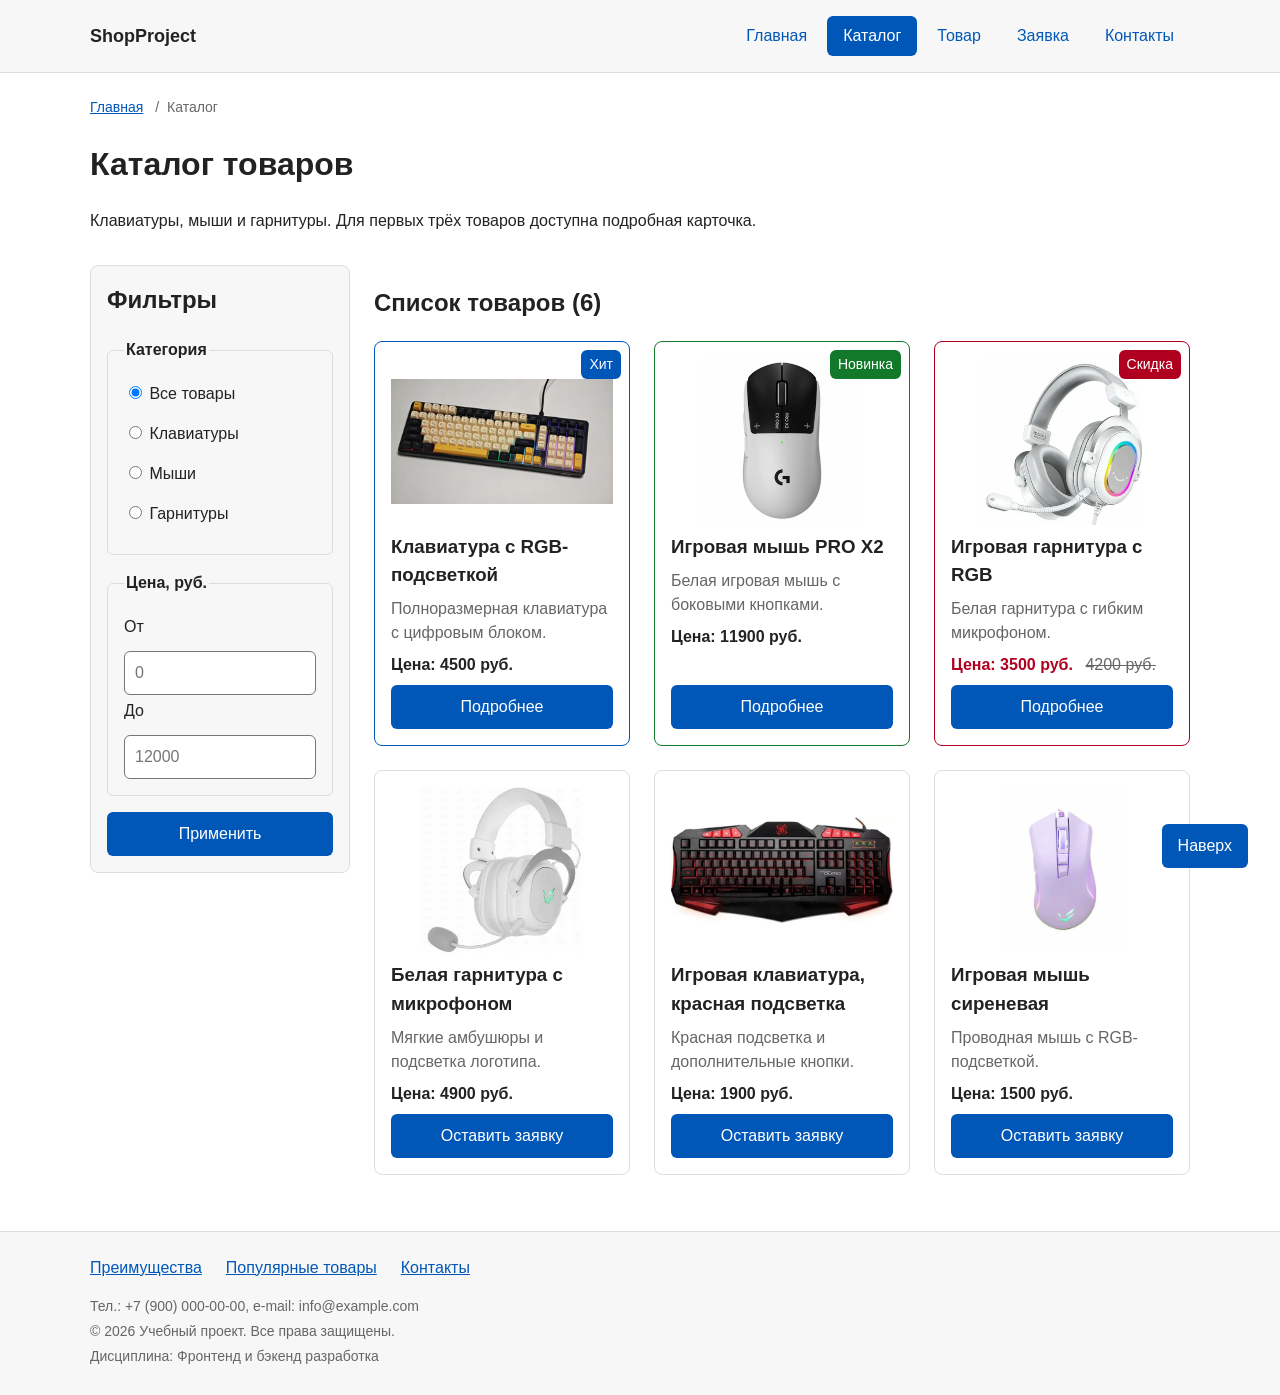
==== commit 6f244dbb: "fix: improve accessibility and add Lighthouse report" ====
--- a/catalog.html
+++ b/catalog.html
@@ -15,6 +15,8 @@
 </head>
 
 <body>
+    <a class="skip-link" href="#main">Перейти к основному содержимому</a>
+
     <header class="site-header">
         <div class="site-header__inner">
             <a class="site-header__logo" href="index.html">ShopProject</a>
@@ -41,10 +43,10 @@
         </div>
     </header>
 
-    <main class="site-main">
+    <main class="site-main" id="main" tabindex="-1">
         <nav class="breadcrumbs" aria-label="Хлебные крошки">
             <a class="breadcrumbs__link" href="index.html">Главная</a>
-            <span class="breadcrumbs__current">Каталог</span>
+            <span class="breadcrumbs__current" aria-current="page">Каталог</span>
         </nav>
 
         <section class="section">
@@ -96,7 +98,7 @@
                     <p class="product-card__description">Полноразмерная клавиатура с цифровым блоком.</p>
                     <p class="product-card__price">Цена: 4500 руб.</p>
                     <div class="product-card__actions">
-                        <a class="button button--primary product-card__button" href="product.html">Подробнее</a>
+                        <a class="button button--primary product-card__button" href="product.html" aria-label="Подробнее: Клавиатура с RGB-подсветкой">Подробнее</a>
                     </div>
                 </article>
                 <article class="product-card product-card--new" data-category="mice">
@@ -106,7 +108,7 @@
                     <p class="product-card__description">Белая игровая мышь с боковыми кнопками.</p>
                     <p class="product-card__price">Цена: 11900 руб.</p>
                     <div class="product-card__actions">
-                        <a class="button button--primary product-card__button" href="product-2.html">Подробнее</a>
+                        <a class="button button--primary product-card__button" href="product-2.html" aria-label="Подробнее: Игровая мышь PRO X2">Подробнее</a>
                     </div>
                 </article>
                 <article class="product-card product-card--discount" data-category="headsets">
@@ -116,7 +118,7 @@
                     <p class="product-card__description">Белая гарнитура с гибким микрофоном.</p>
                     <p class="product-card__price">Цена: 3500 руб. <s class="product-card__old-price">4200 руб.</s></p>
                     <div class="product-card__actions">
-                        <a class="button button--primary product-card__button" href="product-3.html">Подробнее</a>
+                        <a class="button button--primary product-card__button" href="product-3.html" aria-label="Подробнее: Игровая гарнитура с RGB">Подробнее</a>
                     </div>
                 </article>
                 <article class="product-card" data-category="headsets">
@@ -125,7 +127,7 @@
                     <p class="product-card__description">Мягкие амбушюры и подсветка логотипа.</p>
                     <p class="product-card__price">Цена: 4900 руб.</p>
                     <div class="product-card__actions">
-                        <a class="button button--primary product-card__button" href="order.html">Оставить заявку</a>
+                        <a class="button button--primary product-card__button" href="order.html" aria-label="Оставить заявку: Белая гарнитура с микрофоном">Оставить заявку</a>
                     </div>
                 </article>
                 <article class="product-card" data-category="keyboards">
@@ -134,7 +136,7 @@
                     <p class="product-card__description">Красная подсветка и дополнительные кнопки.</p>
                     <p class="product-card__price">Цена: 1900 руб.</p>
                     <div class="product-card__actions">
-                        <a class="button button--primary product-card__button" href="order.html">Оставить заявку</a>
+                        <a class="button button--primary product-card__button" href="order.html" aria-label="Оставить заявку: Игровая клавиатура, красная подсветка">Оставить заявку</a>
                     </div>
                 </article>
                 <article class="product-card" data-category="mice">
@@ -143,7 +145,7 @@
                     <p class="product-card__description">Проводная мышь с RGB-подсветкой.</p>
                     <p class="product-card__price">Цена: 1500 руб.</p>
                     <div class="product-card__actions">
-                        <a class="button button--primary product-card__button" href="order.html">Оставить заявку</a>
+                        <a class="button button--primary product-card__button" href="order.html" aria-label="Оставить заявку: Игровая мышь сиреневая">Оставить заявку</a>
                     </div>
                 </article>
                 </div>
@@ -164,7 +166,7 @@
         </div>
     </footer>
 
-    <a class="to-top" href="#" aria-label="Наверх">Наверх</a>
+    <a class="to-top" href="#">Наверх</a>
 </body>
 
 </html>
--- a/css/style.css
+++ b/css/style.css
@@ -10,10 +10,11 @@
   --color-primary: #0057b8;
   --color-primary-dark: #003f86;
   --color-border: #dddddd;
+  --color-border-strong: #767676; /* границы полей форм: контраст 4.5:1 */
   --color-surface: #f7f7f7;
   --color-surface-accent: #eef5ff;
   --color-danger: #b00020;
-  --color-success: #168a2f;
+  --color-success: #12792a; /* белый текст на нём: 5.5:1 (было 4.46:1) */
   --color-success-bg: #eefaf0;
   --color-white: #ffffff;
 
@@ -72,9 +73,38 @@
   color: var(--color-primary-dark);
 }
 
-a:focus-visible {
-  outline: 2px solid var(--color-primary);
+/* Видимый фокус для всех интерактивных элементов (клавиатурная навигация). */
+:focus-visible {
+  outline: 3px solid var(--color-primary);
   outline-offset: 3px;
+}
+
+/* Ссылка пропуска: скрыта за пределами экрана, при фокусе появляется.
+   display: none не используется, иначе ссылка недоступна с клавиатуры. */
+.skip-link {
+  position: absolute;
+  left: 16px;
+  top: -100px;
+  z-index: 1000;
+  padding: 8px 12px;
+  color: #ffffff;
+  background-color: #111111;
+  border-radius: 6px;
+  text-decoration: none;
+}
+
+.skip-link:focus,
+.skip-link:focus-visible {
+  top: 16px;
+  color: #ffffff;
+  outline-color: #ffffff;
+  outline-offset: 2px;
+  box-shadow: 0 0 0 3px #111111;
+}
+
+/* Программный фокус на <main> после skip-link не рисует рамку. */
+.site-main:focus {
+  outline: none;
 }
 
 /* Цель якорной ссылки не прячется под липкой шапкой. */
@@ -293,7 +323,7 @@
 }
 
 .button:focus-visible {
-  outline: 2px solid var(--color-primary);
+  outline: 3px solid var(--color-primary);
   outline-offset: 3px;
 }
 
@@ -472,13 +502,13 @@
 .catalog-filters__input {
   width: 100%;
   padding: var(--space-sm) 10px;
-  border: 1px solid var(--color-border);
+  border: 1px solid var(--color-border-strong);
   border-radius: var(--radius-sm);
   font: inherit;
 }
 
 .catalog-filters__input:focus-visible {
-  outline: 2px solid var(--color-primary);
+  outline: 3px solid var(--color-primary);
   outline-offset: 3px;
 }
 
@@ -525,7 +555,7 @@
 .order-form__textarea {
   width: 100%;
   padding: 10px 12px;
-  border: 1px solid var(--color-border);
+  border: 1px solid var(--color-border-strong);
   border-radius: var(--radius-sm);
   font: inherit;
 }
@@ -542,7 +572,7 @@
 .order-form__textarea:focus-visible,
 .order-form__checkbox:focus-visible {
   border-color: var(--color-primary);
-  outline: 2px solid var(--color-primary);
+  outline: 3px solid var(--color-primary);
   outline-offset: 3px;
 }
 
@@ -745,3 +775,20 @@
   color: var(--color-white);
   background-color: var(--color-primary-dark);
 }
+
+/* ===============================
+   17. Доступность: уменьшенное движение
+   =============================== */
+
+@media (prefers-reduced-motion: reduce) {
+  html {
+    scroll-behavior: auto;
+  }
+
+  *,
+  *::before,
+  *::after {
+    transition-duration: 0.01ms !important;
+    animation-duration: 0.01ms !important;
+  }
+}
